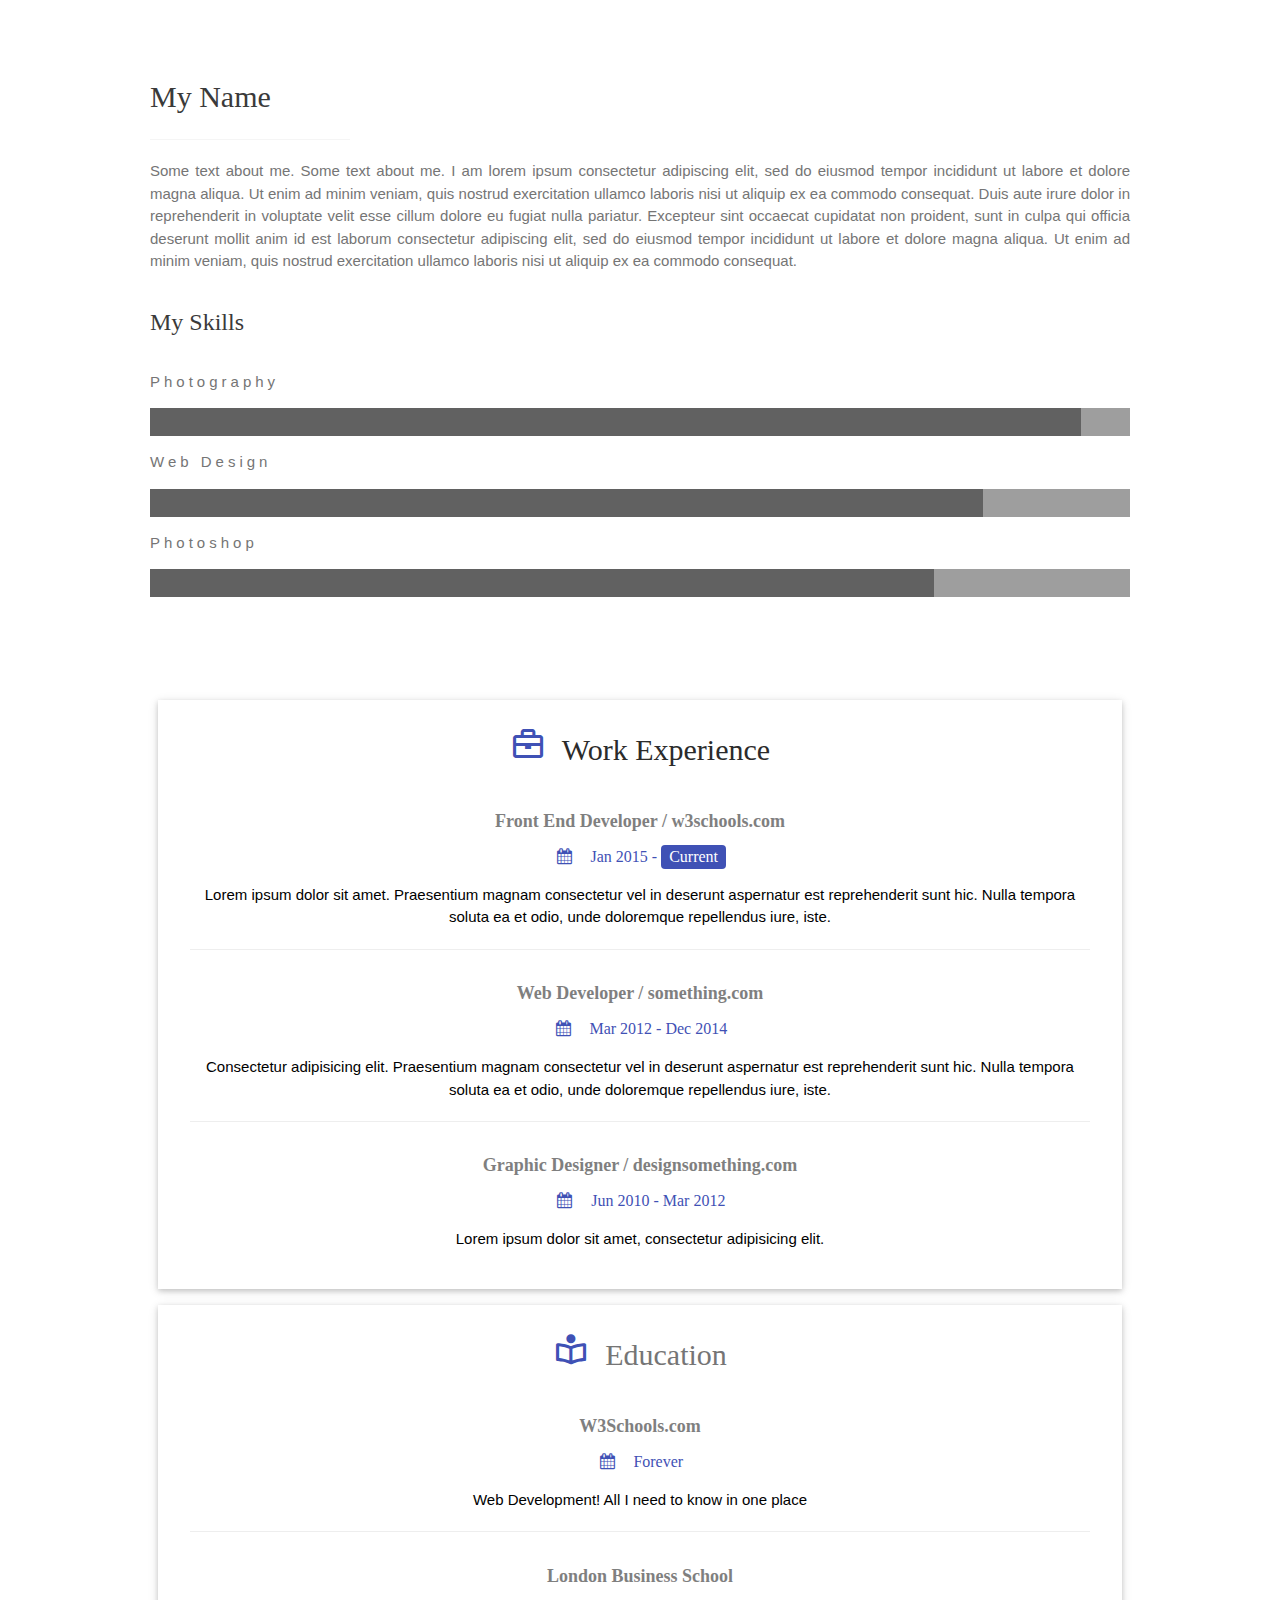
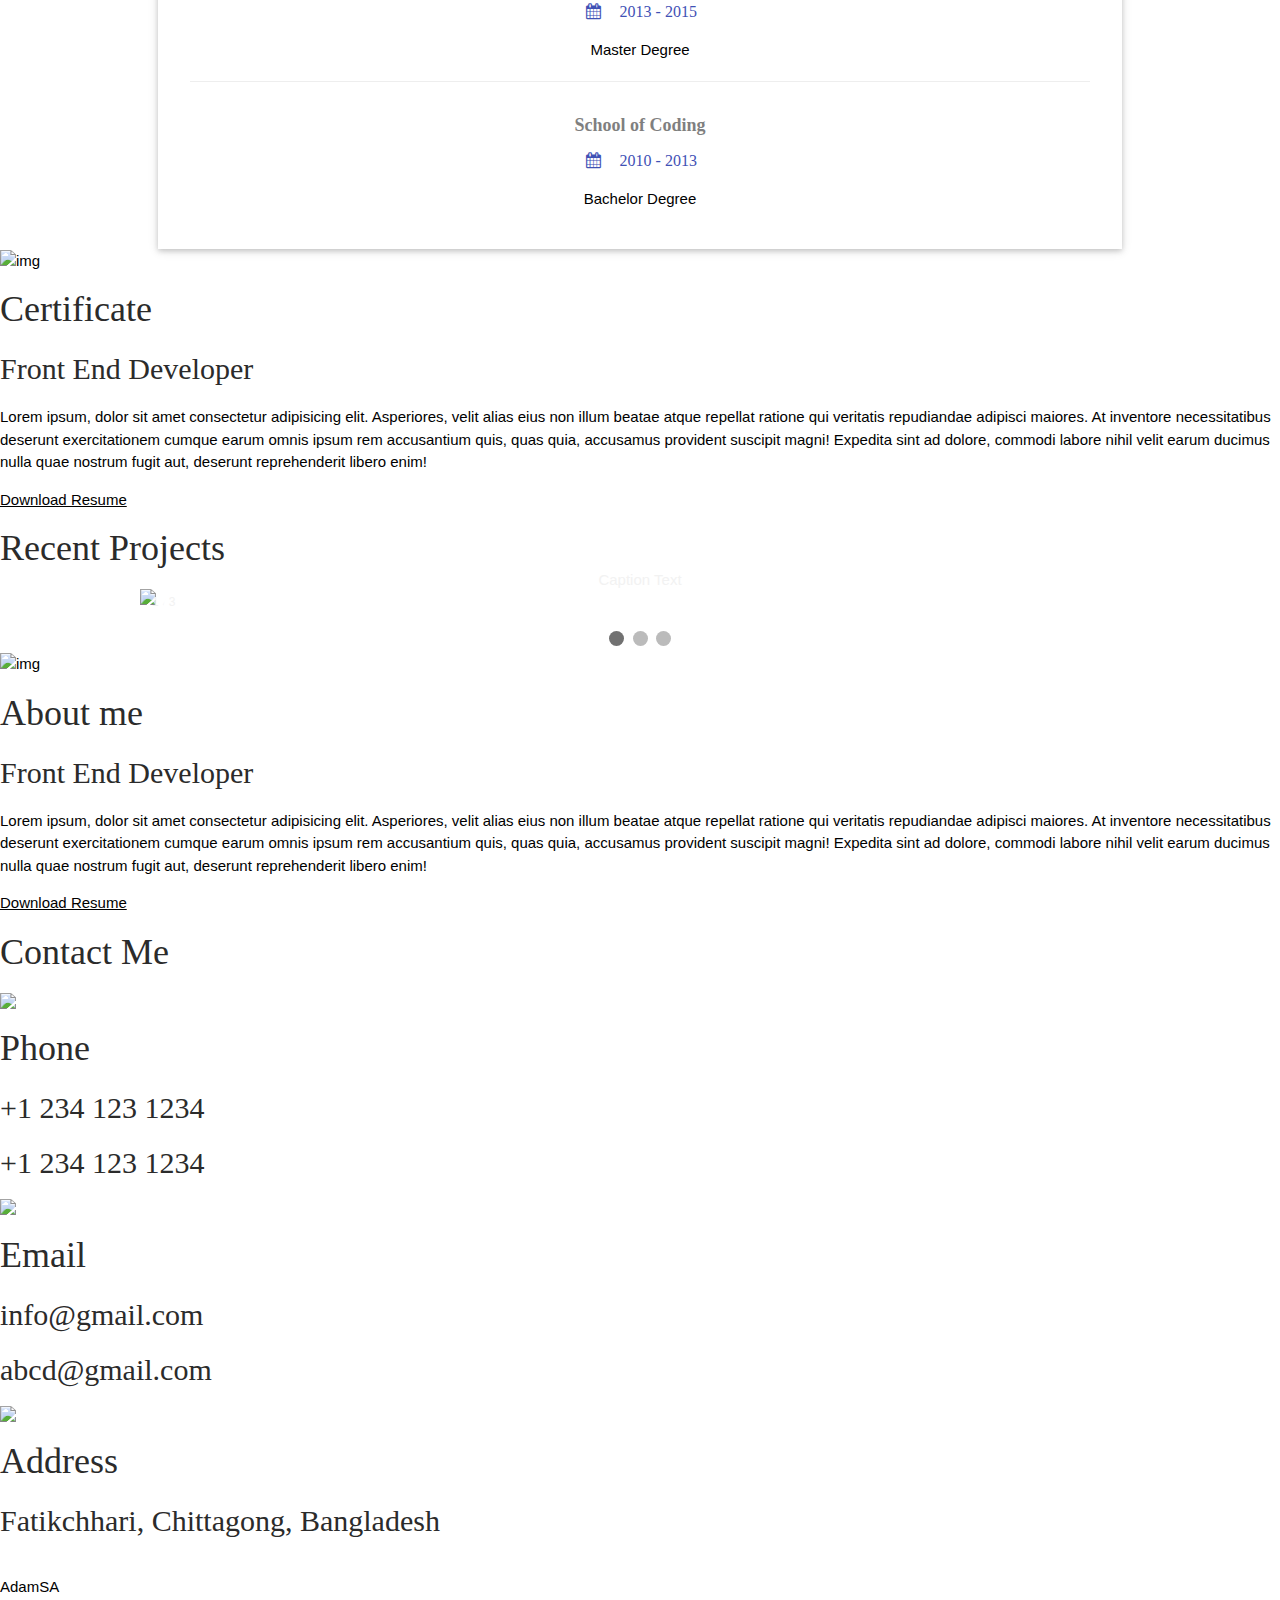
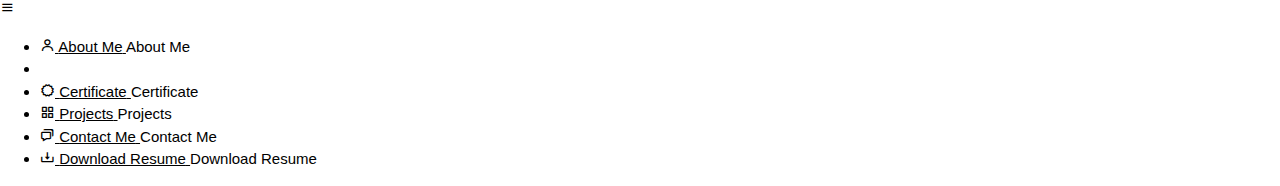
==== index.html @ f2a93b8a "Update index.html" ====
<!DOCTYPE html>
<section id="homepage">
<html>
<title>AdamSA - Resume Site</title>
<meta charset="UTF-8">
<meta name="viewport" content="width=device-width, initial-scale=1">
<link rel="stylesheet" href="https://www.w3schools.com/w3css/4/w3.css">
<link rel="stylesheet" href="https://fonts.googleapis.com/css?family=Montserrat">
<link rel="stylesheet" href="https://cdnjs.cloudflare.com/ajax/libs/font-awesome/4.7.0/css/font-awesome.min.css">
<style>
body, h1,h2,h3,h4,h5,h6 {font-family: "Montserrat", sans-serif}
.w3-row-padding img {margin-bottom: 12px}
/* Set the width of the sidebar to 120px */
.w3-sidebar {width: 120px;background: #222;}
/* Add a left margin to the "page content" that matches the width of the sidebar (120px) */
#main {margin-left: 120px}
/* Remove margins from "page content" on small screens */
@media only screen and (max-width: 600px) {#main {margin-left: 0}}
</style>
<body class="w3-white">
<!-- Page Content -->


  <!-- About Section -->
  <center>
  <div class="w3-content w3-justify w3-text-grey w3-padding-64" id="about">
    <h2 class="w3-text-dark-grey">My Name</h2>
    <hr style="width:200px" class="w3-opacity">
    <p>Some text about me. Some text about me. I am lorem ipsum consectetur adipiscing elit, sed do eiusmod tempor incididunt ut labore et dolore magna aliqua. Ut enim ad minim veniam, quis nostrud exercitation ullamco laboris nisi ut aliquip
      ex ea commodo consequat. Duis aute irure dolor in reprehenderit in voluptate velit esse cillum dolore eu fugiat nulla pariatur. Excepteur sint occaecat cupidatat non proident, sunt in culpa qui officia deserunt mollit anim id est laborum consectetur
      adipiscing elit, sed do eiusmod tempor incididunt ut labore et dolore magna aliqua. Ut enim ad minim veniam, quis nostrud exercitation ullamco laboris nisi ut aliquip ex ea commodo consequat.
    </p>
    <h3 class="w3-padding-16 w3-text-dark-grey">My Skills</h3>
    <p class="w3-wide">Photography</p>
    <div class="w3-grey">
      <div class="w3-dark-grey" style="height:28px;width:95%"></div>
    </div>
    <p class="w3-wide">Web Design</p>
    <div class="w3-grey">
      <div class="w3-dark-grey" style="height:28px;width:85%"></div>
    </div>
    <p class="w3-wide">Photoshop</p>
    <div class="w3-grey">
      <div class="w3-dark-grey" style="height:28px;width:80%"></div>
    </div><br>
</div>

</body>
</html>
  </center>
<!--------------AdamSA------------>
<!--------------ThanksToW3School------------>
<!DOCTYPE html>
<html>
<title>W3.CSS Template</title>
<meta charset="UTF-8">
<meta name="viewport" content="width=device-width, initial-scale=1">
<link rel="stylesheet" href="https://www.w3schools.com/w3css/4/w3.css">
<link rel='stylesheet' href='https://fonts.googleapis.com/css?family=Roboto'>
<link rel="stylesheet" href="https://cdnjs.cloudflare.com/ajax/libs/font-awesome/4.7.0/css/font-awesome.min.css">
<link href='https://unpkg.com/boxicons@2.0.7/css/boxicons.min.css' rel='stylesheet'>
<style>
html,body,h1,h2,h3,h4,h5,h6 {font-family: Verdana; color : #2B2B2B;}
</style>
<body class="w3-light-grey">

<!-- Page Container -->
<div class="w3-content w3-margin-top w3-center">

  <!-- The Grid -->
  <div class="w3-row-padding"> 

    <!-- Right Column -->
    <div class="w3-center">
    
      <div class="w3-container w3-card w3-white w3-margin-bottom">
        <h2 class="w3-padding-16"><i class="bx bx-briefcase w3-margin-right w3-xxlarge w3-text-indigo"></i>Work Experience</h2>
        <div class="w3-container">
          <h5 class="w3-opacity"><b>Front End Developer / w3schools.com</b></h5>
          <h6 class="w3-text-indigo"><i class="fa fa-calendar fa-fw w3-margin-right"></i>Jan 2015 - <span class="w3-tag w3-indigo w3-round">Current</span></h6>
          <p>Lorem ipsum dolor sit amet. Praesentium magnam consectetur vel in deserunt aspernatur est reprehenderit sunt hic. Nulla tempora soluta ea et odio, unde doloremque repellendus iure, iste.</p>
          <hr>
        </div>
        <div class="w3-container">
          <h5 class="w3-opacity"><b>Web Developer / something.com</b></h5>
          <h6 class="w3-text-indigo"><i class="fa fa-calendar fa-fw w3-margin-right"></i>Mar 2012 - Dec 2014</h6>
          <p>Consectetur adipisicing elit. Praesentium magnam consectetur vel in deserunt aspernatur est reprehenderit sunt hic. Nulla tempora soluta ea et odio, unde doloremque repellendus iure, iste.</p>
          <hr>
        </div>
        <div class="w3-container">
          <h5 class="w3-opacity"><b>Graphic Designer / designsomething.com</b></h5>
          <h6 class="w3-text-indigo"><i class="fa fa-calendar fa-fw w3-margin-right"></i>Jun 2010 - Mar 2012</h6>
          <p>Lorem ipsum dolor sit amet, consectetur adipisicing elit. </p><br>
        </div>
      </div>

      <div class="w3-container w3-card w3-white">
        <h2 class="w3-text-grey w3-padding-16"><i class="bx bx-book-reader w3-margin-right w3-xxlarge w3-text-indigo"></i>Education</h2>
        <div class="w3-container">
          <h5 class="w3-opacity"><b>W3Schools.com</b></h5>
          <h6 class="w3-text-indigo"><i class="fa fa-calendar fa-fw w3-margin-right"></i>Forever</h6>
          <p>Web Development! All I need to know in one place</p>
          <hr>
        </div>
        <div class="w3-container">
          <h5 class="w3-opacity"><b>London Business School</b></h5>
          <h6 class="w3-text-indigo"><i class="fa fa-calendar fa-fw w3-margin-right"></i>2013 - 2015</h6>
          <p>Master Degree</p>
          <hr>
        </div>
        <div class="w3-container">
          <h5 class="w3-opacity"><b>School of Coding</b></h5>
          <h6 class="w3-text-indigo"><i class="fa fa-calendar fa-fw w3-margin-right"></i>2010 - 2013</h6>
          <p>Bachelor Degree</p><br>
        </div>
      </div>

    <!-- End Right Column -->
    </div>
    
  <!-- End Grid -->
  </div>
  
  <!-- End Page Container -->
</div>
</body>
</html>


<!---------------------ThNKSS--------------->
<html lang="en">
<head>
  <meta charset="UTF-8">
  <meta name="viewport" content="width=device-width, initial-scale=1.0">
  <link rel="stylesheet" href="adamganteng.css">
</head>

<!-- Sertificate Section -->
  <section id="certificate">
    <div class="about container">
      <div class="col-left">
        <div class="about-img">
          <img src="/img/img-2.png" alt="img">
        </div>
      </div>
      <div class="col-right">
        <h1 class="section-title">Certi<span>ficate</span></h1>
        <h2>Front End Developer</h2>
        <p>Lorem ipsum, dolor sit amet consectetur adipisicing elit. Asperiores, velit alias eius non illum beatae atque
          repellat ratione qui veritatis repudiandae adipisci maiores. At inventore necessitatibus deserunt
          exercitationem cumque earum omnis ipsum rem accusantium quis, quas quia, accusamus provident suscipit magni!
          Expedita sint ad dolore, commodi labore nihil velit earum ducimus nulla quae nostrum fugit aut, deserunt
          reprehenderit libero enim!</p>
        <a href="#" class="cta">Download Resume</a>
      </div>
    </div>
  </section>
  <!-- End About Section -->

<!-- Projects Section -->
  <section id="projects">
    <div class="projects container">
      <div class="projects-header">
        <h1 class="section-title">Recent <span>Projects</span></h1>
      </div>
     <!DOCTYPE html>
<html>
<head>
<meta name="viewport" content="width=device-width, initial-scale=1">
<style>
* {box-sizing: border-box}
body {font-family: Verdana, sans-serif; margin:0}
.mySlides {display: none}
img {vertical-align: middle;}

/* Slideshow container */
.slideshow-container {
  max-width: 1000px;
  position: relative;
  margin: auto;
}

/* Next & previous buttons */
.prev, .next {
  cursor: pointer;
  position: absolute;
  top: 50%;
  width: auto;
  padding: 16px;
  margin-top: -22px;
  color: white;
  font-weight: bold;
  font-size: 18px;
  transition: 0.6s ease;
  border-radius: 0 3px 3px 0;
  user-select: none;
}

/* Position the "next button" to the right */
.next {
  right: 0;
  border-radius: 3px 0 0 3px;
}

/* On hover, add a black background color with a little bit see-through */
.prev:hover, .next:hover {
  background-color: rgba(0,0,0,0.8);
}

/* Caption text */
.text {
  color: #f2f2f2;
  font-size: 15px;
  padding: 8px 12px;
  position: absolute;
  bottom: 8px;
  width: 100%;
  text-align: center;
}

/* Number text (1/3 etc) */
.numbertext {
  color: #f2f2f2;
  font-size: 12px;
  padding: 8px 12px;
  position: absolute;
  top: 0;
}

/* The dots/bullets/indicators */
.dot {
  cursor: pointer;
  height: 15px;
  width: 15px;
  margin: 0 2px;
  background-color: #bbb;
  border-radius: 50%;
  display: inline-block;
  transition: background-color 0.6s ease;
}

.active, .dot:hover {
  background-color: #717171;
}

/* Fading animation */
.fade {
  -webkit-animation-name: fade;
  -webkit-animation-duration: 1.5s;
  animation-name: fade;
  animation-duration: 1.5s;
}

@-webkit-keyframes fade {
  from {opacity: .4} 
  to {opacity: 1}
}

@keyframes fade {
  from {opacity: .4} 
  to {opacity: 1}
}

/* On smaller screens, decrease text size */
@media only screen and (max-width: 300px) {
  .prev, .next,.text {font-size: 11px}
}
</style>
</head>
<body>

<div class="slideshow-container">

<div class="mySlides fade">
  <div class="numbertext">1 / 3</div>
  <img src="https://cdn.pixabay.com/photo/2018/01/14/23/12/nature-3082832__480.jpg" style="width:100%">
  <div class="text">Caption Text</div>
</div>

<div class="mySlides fade">
  <div class="numbertext">2 / 3</div>
  <img src="https://img.freepik.com/free-photo/aesthetic-dark-wallpaper-background-neon-light_53876-128291.jpg" style="width:100%">
  <div class="text">Caption Two</div>
</div>

<div class="mySlides fade">
  <div class="numbertext">3 / 3</div>
  <img src="https://c4.wallpaperflare.com/wallpaper/108/140/869/digital-digital-art-artwork-fantasy-art-drawing-hd-wallpaper-preview.jpg" style="width:100%">
  <div class="text">Caption Three</div>
</div>

<a class="prev" onclick="plusSlides(-1)">&#10094;</a>
<a class="next" onclick="plusSlides(1)">&#10095;</a>

</div>
<br>

<div style="text-align:center">
  <span class="dot" onclick="currentSlide(1)"></span> 
  <span class="dot" onclick="currentSlide(2)"></span> 
  <span class="dot" onclick="currentSlide(3)"></span> 
</div>

<script>
var slideIndex = 1;
showSlides(slideIndex);

function plusSlides(n) {
  showSlides(slideIndex += n);
}

function currentSlide(n) {
  showSlides(slideIndex = n);
}

function showSlides(n) {
  var i;
  var slides = document.getElementsByClassName("mySlides");
  var dots = document.getElementsByClassName("dot");
  if (n > slides.length) {slideIndex = 1}    
  if (n < 1) {slideIndex = slides.length}
  for (i = 0; i < slides.length; i++) {
      slides[i].style.display = "none";  
  }
  for (i = 0; i < dots.length; i++) {
      dots[i].className = dots[i].className.replace(" active", "");
  }
  slides[slideIndex-1].style.display = "block";  
  dots[slideIndex-1].className += " active";
}
</script>

</body>
</html> 

  <!-- About Section -->
  <section id="about">
    <div class="about container">
      <div class="col-left">
        <div class="about-img">
          <img src="./img/img-2.png" alt="img">
        </div>
      </div>
      <div class="col-right">
        <h1 class="section-title">About <span>me</span></h1>
        <h2>Front End Developer</h2>
        <p>Lorem ipsum, dolor sit amet consectetur adipisicing elit. Asperiores, velit alias eius non illum beatae atque
          repellat ratione qui veritatis repudiandae adipisci maiores. At inventore necessitatibus deserunt
          exercitationem cumque earum omnis ipsum rem accusantium quis, quas quia, accusamus provident suscipit magni!
          Expedita sint ad dolore, commodi labore nihil velit earum ducimus nulla quae nostrum fugit aut, deserunt
          reprehenderit libero enim!</p>
        <a href="#" class="cta">Download Resume</a>
      </div>
    </div>
  </section>
  <!-- End About Section -->

  <!-- Contact Section -->
  <section id="contact">
    <div class="contact container">
      <div>
        <h1 class="section-title">Contact <span>Me</span></h1>
      </div>
      <div class="contact-items">
        <div class="contact-item">
          <div class="icon"><img src="https://img.icons8.com/bubbles/100/000000/phone.png" /></div>
          <div class="contact-info">
            <h1>Phone</h1>
            <h2>+1 234 123 1234</h2>
            <h2>+1 234 123 1234</h2>
          </div>
        </div>
        <div class="contact-item">
          <div class="icon"><img src="https://img.icons8.com/bubbles/100/000000/new-post.png" /></div>
          <div class="contact-info">
            <h1>Email</h1>
            <h2>info@gmail.com</h2>
            <h2>abcd@gmail.com</h2>
          </div>
        </div>
        <div class="contact-item">
          <div class="icon"><img src="https://img.icons8.com/bubbles/100/000000/map-marker.png" /></div>
          <div class="contact-info">
            <h1>Address</h1>
            <h2>Fatikchhari, Chittagong, Bangladesh</h2>
          </div>
        </div>
      </div>
    </div>
  </section>

<!-- Footer -->
  <!-- End Contact Section -->
  <script src="./app.js"></script>
</body>

</html>

<!-- Sidebar Nav-->
<!-- Created by CodingLab |www.youtube.com/c/CodingLabYT-->
<html lang="en" dir="ltr">
  <head>
    <meta charset="UTF-8">
    <meta name="viewport" content="width=device-width, initial-scale=1.0">
    <link rel="stylesheet" href="style.css">
    <!-- Boxicons CDN Link -->
    <link href='https://unpkg.com/boxicons@2.0.7/css/boxicons.min.css' rel='stylesheet'>
     <meta name="viewport" content="width=device-width, initial-scale=1.0">
   </head>
<body>
  <div class="sidebar">
    <div class="logo-details">
      <i class='bx bxl-user-rectangle'></i>
        <div class="logo_name">AdamSA</div>
        <i class='bx bx-menu' id="btn" ></i>
    </div>
    <ul class="nav-list">

      <li>
       	<a href="#homepage">
         <i class='bx bx-user' ></i>
         <span class="links_name">About Me</span>
       </a>
       <span class="tooltip">About Me</span>
     </li>
     <li>

       <li>
        <a href="#certificate">
          <i class='bx bx-certification'></i>
          <span class="links_name">Certificate</span>
        </a>
         <span class="tooltip">Certificate</span>
      </li>

     <li>
       <a href="#projects">
         <i class='bx bx-grid-alt' ></i>
         <span class="links_name">Projects</span>
       </a>
       <span class="tooltip">Projects</span>
     </li>
     <li>

       <a href="#contact">
         <i class='bx bx-chat' ></i>
         <span class="links_name">Contact Me</span>
       </a>
       <span class="tooltip">Contact Me</span>
     </li>
     <li>

       <a href="#Download">
         <i class='bx bx-download' ></i>
         <span class="links_name">Download Resume</span>
       </a>
       <span class="tooltip">Download Resume</span>
     </li>
    </ul>
  </div>


  <script src="script.js"></script>

</body>
</html>
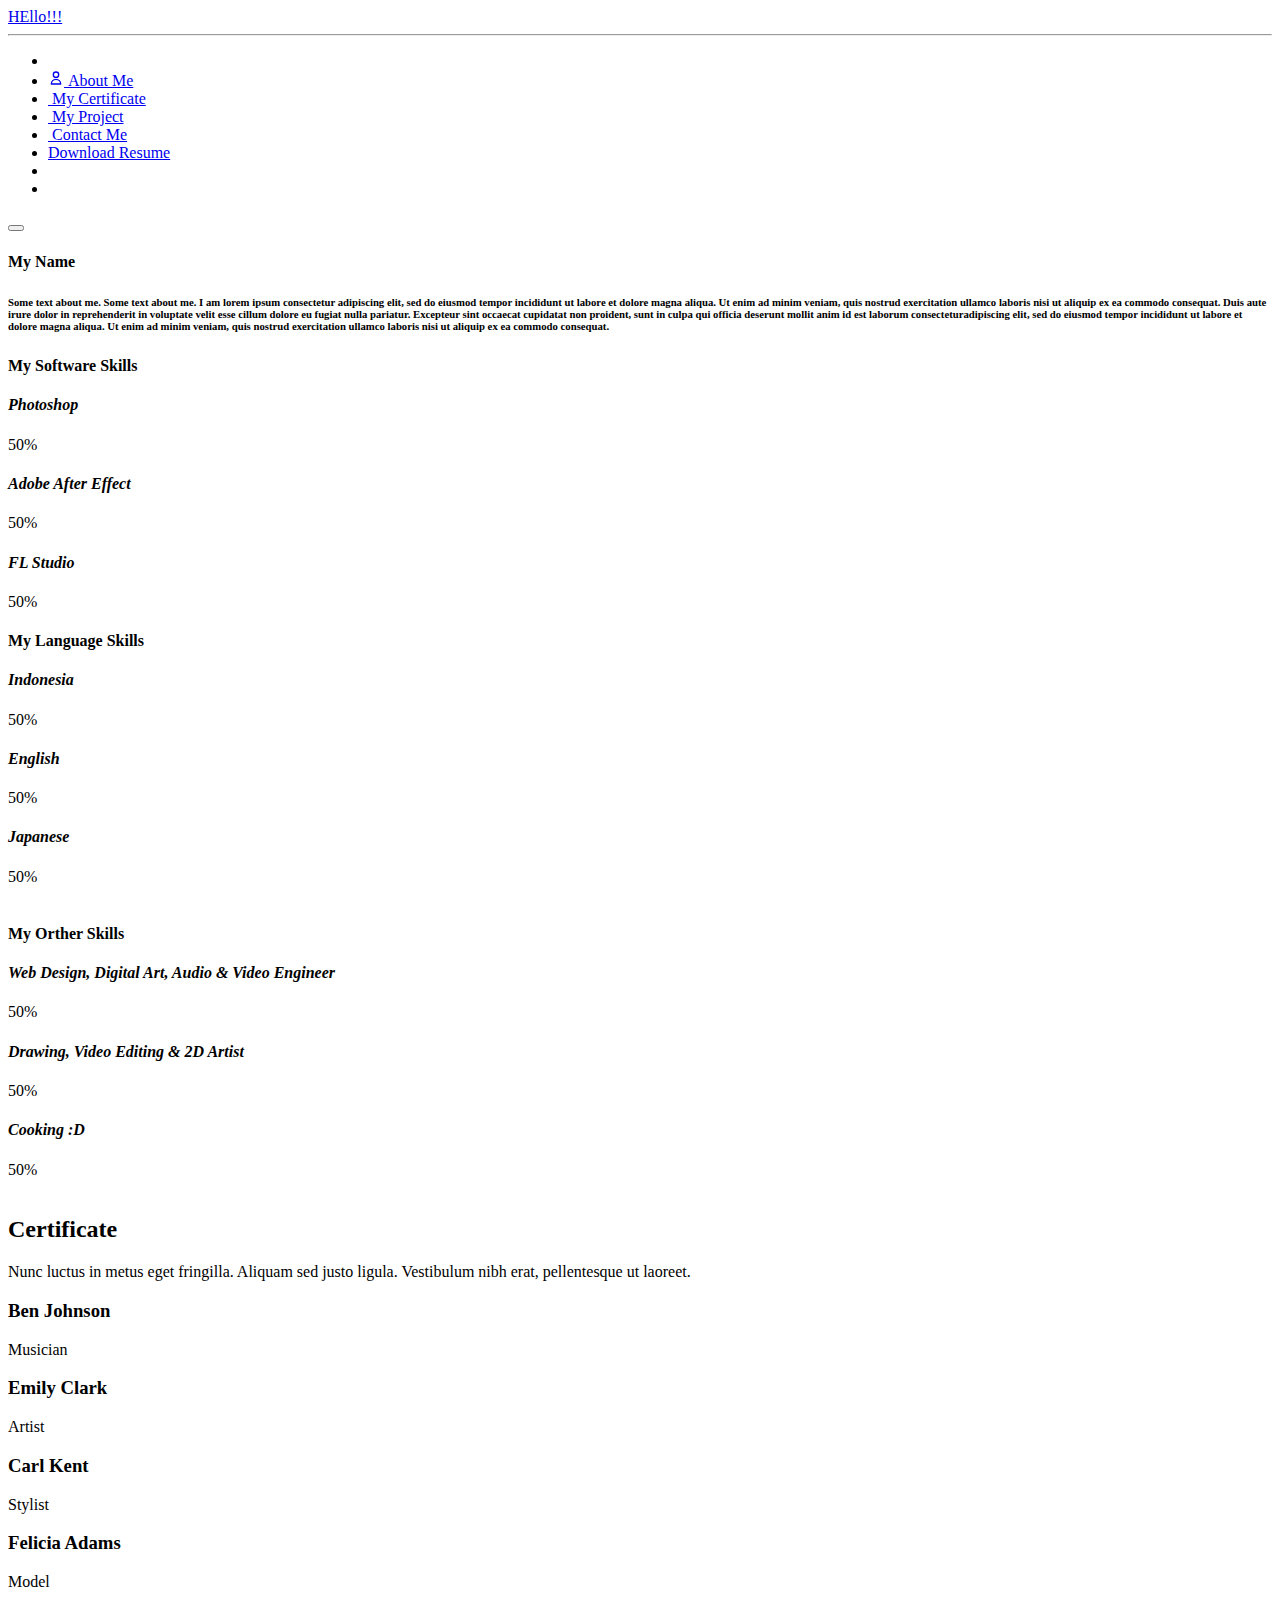
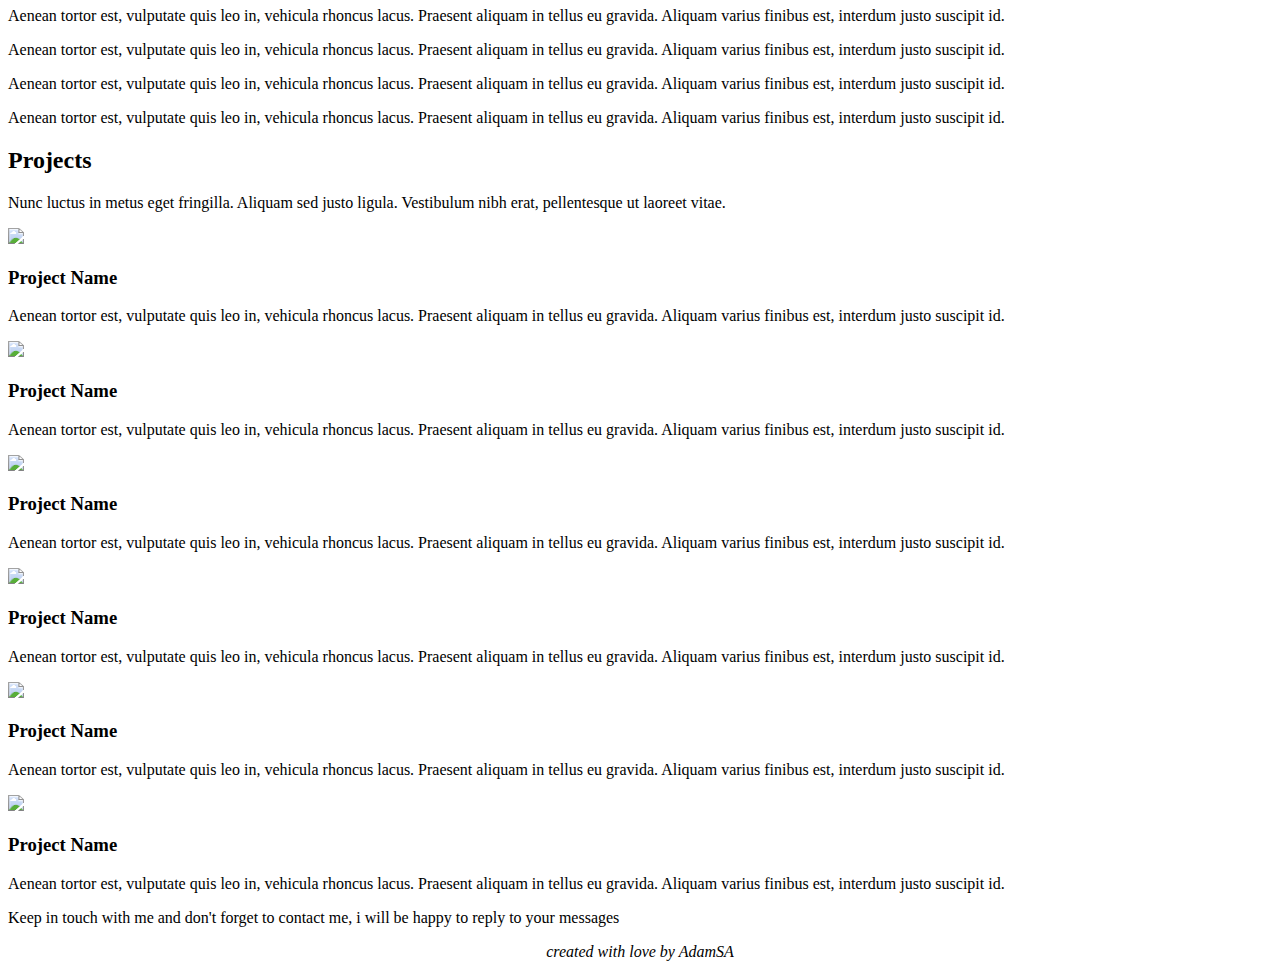
==== commit de978de6: "Update index.html" ====
--- a/index.html
+++ b/index.html
@@ -1,468 +1,266 @@
-<!DOCTYPE html>
-<section id="homepage">
-<html>
-<title>AdamSA - Resume Site</title>
-<meta charset="UTF-8">
-<meta name="viewport" content="width=device-width, initial-scale=1">
-<link rel="stylesheet" href="https://www.w3schools.com/w3css/4/w3.css">
-<link rel="stylesheet" href="https://fonts.googleapis.com/css?family=Montserrat">
-<link rel="stylesheet" href="https://cdnjs.cloudflare.com/ajax/libs/font-awesome/4.7.0/css/font-awesome.min.css">
-<style>
-body, h1,h2,h3,h4,h5,h6 {font-family: "Montserrat", sans-serif}
-.w3-row-padding img {margin-bottom: 12px}
-/* Set the width of the sidebar to 120px */
-.w3-sidebar {width: 120px;background: #222;}
-/* Add a left margin to the "page content" that matches the width of the sidebar (120px) */
-#main {margin-left: 120px}
-/* Remove margins from "page content" on small screens */
-@media only screen and (max-width: 600px) {#main {margin-left: 0}}
-</style>
-<body class="w3-white">
-<!-- Page Content -->
-
-
-  <!-- About Section -->
-  <center>
-  <div class="w3-content w3-justify w3-text-grey w3-padding-64" id="about">
-    <h2 class="w3-text-dark-grey">My Name</h2>
-    <hr style="width:200px" class="w3-opacity">
-    <p>Some text about me. Some text about me. I am lorem ipsum consectetur adipiscing elit, sed do eiusmod tempor incididunt ut labore et dolore magna aliqua. Ut enim ad minim veniam, quis nostrud exercitation ullamco laboris nisi ut aliquip
-      ex ea commodo consequat. Duis aute irure dolor in reprehenderit in voluptate velit esse cillum dolore eu fugiat nulla pariatur. Excepteur sint occaecat cupidatat non proident, sunt in culpa qui officia deserunt mollit anim id est laborum consectetur
-      adipiscing elit, sed do eiusmod tempor incididunt ut labore et dolore magna aliqua. Ut enim ad minim veniam, quis nostrud exercitation ullamco laboris nisi ut aliquip ex ea commodo consequat.
-    </p>
-    <h3 class="w3-padding-16 w3-text-dark-grey">My Skills</h3>
-    <p class="w3-wide">Photography</p>
-    <div class="w3-grey">
-      <div class="w3-dark-grey" style="height:28px;width:95%"></div>
-    </div>
-    <p class="w3-wide">Web Design</p>
-    <div class="w3-grey">
-      <div class="w3-dark-grey" style="height:28px;width:85%"></div>
-    </div>
-    <p class="w3-wide">Photoshop</p>
-    <div class="w3-grey">
-      <div class="w3-dark-grey" style="height:28px;width:80%"></div>
-    </div><br>
-</div>
-
-</body>
-</html>
-  </center>
-<!--------------AdamSA------------>
-<!--------------ThanksToW3School------------>
-<!DOCTYPE html>
-<html>
-<title>W3.CSS Template</title>
-<meta charset="UTF-8">
-<meta name="viewport" content="width=device-width, initial-scale=1">
-<link rel="stylesheet" href="https://www.w3schools.com/w3css/4/w3.css">
-<link rel='stylesheet' href='https://fonts.googleapis.com/css?family=Roboto'>
-<link rel="stylesheet" href="https://cdnjs.cloudflare.com/ajax/libs/font-awesome/4.7.0/css/font-awesome.min.css">
-<link href='https://unpkg.com/boxicons@2.0.7/css/boxicons.min.css' rel='stylesheet'>
-<style>
-html,body,h1,h2,h3,h4,h5,h6 {font-family: Verdana; color : #2B2B2B;}
-</style>
-<body class="w3-light-grey">
-
-<!-- Page Container -->
-<div class="w3-content w3-margin-top w3-center">
-
-  <!-- The Grid -->
-  <div class="w3-row-padding"> 
-
-    <!-- Right Column -->
-    <div class="w3-center">
-    
-      <div class="w3-container w3-card w3-white w3-margin-bottom">
-        <h2 class="w3-padding-16"><i class="bx bx-briefcase w3-margin-right w3-xxlarge w3-text-indigo"></i>Work Experience</h2>
-        <div class="w3-container">
-          <h5 class="w3-opacity"><b>Front End Developer / w3schools.com</b></h5>
-          <h6 class="w3-text-indigo"><i class="fa fa-calendar fa-fw w3-margin-right"></i>Jan 2015 - <span class="w3-tag w3-indigo w3-round">Current</span></h6>
-          <p>Lorem ipsum dolor sit amet. Praesentium magnam consectetur vel in deserunt aspernatur est reprehenderit sunt hic. Nulla tempora soluta ea et odio, unde doloremque repellendus iure, iste.</p>
-          <hr>
-        </div>
-        <div class="w3-container">
-          <h5 class="w3-opacity"><b>Web Developer / something.com</b></h5>
-          <h6 class="w3-text-indigo"><i class="fa fa-calendar fa-fw w3-margin-right"></i>Mar 2012 - Dec 2014</h6>
-          <p>Consectetur adipisicing elit. Praesentium magnam consectetur vel in deserunt aspernatur est reprehenderit sunt hic. Nulla tempora soluta ea et odio, unde doloremque repellendus iure, iste.</p>
-          <hr>
-        </div>
-        <div class="w3-container">
-          <h5 class="w3-opacity"><b>Graphic Designer / designsomething.com</b></h5>
-          <h6 class="w3-text-indigo"><i class="fa fa-calendar fa-fw w3-margin-right"></i>Jun 2010 - Mar 2012</h6>
-          <p>Lorem ipsum dolor sit amet, consectetur adipisicing elit. </p><br>
-        </div>
-      </div>
-
-      <div class="w3-container w3-card w3-white">
-        <h2 class="w3-text-grey w3-padding-16"><i class="bx bx-book-reader w3-margin-right w3-xxlarge w3-text-indigo"></i>Education</h2>
-        <div class="w3-container">
-          <h5 class="w3-opacity"><b>W3Schools.com</b></h5>
-          <h6 class="w3-text-indigo"><i class="fa fa-calendar fa-fw w3-margin-right"></i>Forever</h6>
-          <p>Web Development! All I need to know in one place</p>
-          <hr>
-        </div>
-        <div class="w3-container">
-          <h5 class="w3-opacity"><b>London Business School</b></h5>
-          <h6 class="w3-text-indigo"><i class="fa fa-calendar fa-fw w3-margin-right"></i>2013 - 2015</h6>
-          <p>Master Degree</p>
-          <hr>
-        </div>
-        <div class="w3-container">
-          <h5 class="w3-opacity"><b>School of Coding</b></h5>
-          <h6 class="w3-text-indigo"><i class="fa fa-calendar fa-fw w3-margin-right"></i>2010 - 2013</h6>
-          <p>Bachelor Degree</p><br>
-        </div>
-      </div>
-
-    <!-- End Right Column -->
-    </div>
-    
-  <!-- End Grid -->
-  </div>
-  
-  <!-- End Page Container -->
-</div>
-</body>
-</html>
-
-
-<!---------------------ThNKSS--------------->
-<html lang="en">
-<head>
-  <meta charset="UTF-8">
-  <meta name="viewport" content="width=device-width, initial-scale=1.0">
-  <link rel="stylesheet" href="adamganteng.css">
-</head>
-
-<!-- Sertificate Section -->
-  <section id="certificate">
-    <div class="about container">
-      <div class="col-left">
-        <div class="about-img">
-          <img src="/img/img-2.png" alt="img">
-        </div>
-      </div>
-      <div class="col-right">
-        <h1 class="section-title">Certi<span>ficate</span></h1>
-        <h2>Front End Developer</h2>
-        <p>Lorem ipsum, dolor sit amet consectetur adipisicing elit. Asperiores, velit alias eius non illum beatae atque
-          repellat ratione qui veritatis repudiandae adipisci maiores. At inventore necessitatibus deserunt
-          exercitationem cumque earum omnis ipsum rem accusantium quis, quas quia, accusamus provident suscipit magni!
-          Expedita sint ad dolore, commodi labore nihil velit earum ducimus nulla quae nostrum fugit aut, deserunt
-          reprehenderit libero enim!</p>
-        <a href="#" class="cta">Download Resume</a>
-      </div>
-    </div>
-  </section>
-  <!-- End About Section -->
-
-<!-- Projects Section -->
-  <section id="projects">
-    <div class="projects container">
-      <div class="projects-header">
-        <h1 class="section-title">Recent <span>Projects</span></h1>
-      </div>
-     <!DOCTYPE html>
-<html>
-<head>
-<meta name="viewport" content="width=device-width, initial-scale=1">
-<style>
-* {box-sizing: border-box}
-body {font-family: Verdana, sans-serif; margin:0}
-.mySlides {display: none}
-img {vertical-align: middle;}
-
-/* Slideshow container */
-.slideshow-container {
-  max-width: 1000px;
-  position: relative;
-  margin: auto;
-}
-
-/* Next & previous buttons */
-.prev, .next {
-  cursor: pointer;
-  position: absolute;
-  top: 50%;
-  width: auto;
-  padding: 16px;
-  margin-top: -22px;
-  color: white;
-  font-weight: bold;
-  font-size: 18px;
-  transition: 0.6s ease;
-  border-radius: 0 3px 3px 0;
-  user-select: none;
-}
-
-/* Position the "next button" to the right */
-.next {
-  right: 0;
-  border-radius: 3px 0 0 3px;
-}
-
-/* On hover, add a black background color with a little bit see-through */
-.prev:hover, .next:hover {
-  background-color: rgba(0,0,0,0.8);
-}
-
-/* Caption text */
-.text {
-  color: #f2f2f2;
-  font-size: 15px;
-  padding: 8px 12px;
-  position: absolute;
-  bottom: 8px;
-  width: 100%;
-  text-align: center;
-}
-
-/* Number text (1/3 etc) */
-.numbertext {
-  color: #f2f2f2;
-  font-size: 12px;
-  padding: 8px 12px;
-  position: absolute;
-  top: 0;
-}
-
-/* The dots/bullets/indicators */
-.dot {
-  cursor: pointer;
-  height: 15px;
-  width: 15px;
-  margin: 0 2px;
-  background-color: #bbb;
-  border-radius: 50%;
-  display: inline-block;
-  transition: background-color 0.6s ease;
-}
-
-.active, .dot:hover {
-  background-color: #717171;
-}
-
-/* Fading animation */
-.fade {
-  -webkit-animation-name: fade;
-  -webkit-animation-duration: 1.5s;
-  animation-name: fade;
-  animation-duration: 1.5s;
-}
-
-@-webkit-keyframes fade {
-  from {opacity: .4} 
-  to {opacity: 1}
-}
-
-@keyframes fade {
-  from {opacity: .4} 
-  to {opacity: 1}
-}
-
-/* On smaller screens, decrease text size */
-@media only screen and (max-width: 300px) {
-  .prev, .next,.text {font-size: 11px}
-}
-</style>
-</head>
-<body>
-
-<div class="slideshow-container">
-
-<div class="mySlides fade">
-  <div class="numbertext">1 / 3</div>
-  <img src="https://cdn.pixabay.com/photo/2018/01/14/23/12/nature-3082832__480.jpg" style="width:100%">
-  <div class="text">Caption Text</div>
-</div>
-
-<div class="mySlides fade">
-  <div class="numbertext">2 / 3</div>
-  <img src="https://img.freepik.com/free-photo/aesthetic-dark-wallpaper-background-neon-light_53876-128291.jpg" style="width:100%">
-  <div class="text">Caption Two</div>
-</div>
-
-<div class="mySlides fade">
-  <div class="numbertext">3 / 3</div>
-  <img src="https://c4.wallpaperflare.com/wallpaper/108/140/869/digital-digital-art-artwork-fantasy-art-drawing-hd-wallpaper-preview.jpg" style="width:100%">
-  <div class="text">Caption Three</div>
-</div>
-
-<a class="prev" onclick="plusSlides(-1)">&#10094;</a>
-<a class="next" onclick="plusSlides(1)">&#10095;</a>
-
-</div>
-<br>
-
-<div style="text-align:center">
-  <span class="dot" onclick="currentSlide(1)"></span> 
-  <span class="dot" onclick="currentSlide(2)"></span> 
-  <span class="dot" onclick="currentSlide(3)"></span> 
-</div>
-
-<script>
-var slideIndex = 1;
-showSlides(slideIndex);
-
-function plusSlides(n) {
-  showSlides(slideIndex += n);
-}
-
-function currentSlide(n) {
-  showSlides(slideIndex = n);
-}
-
-function showSlides(n) {
-  var i;
-  var slides = document.getElementsByClassName("mySlides");
-  var dots = document.getElementsByClassName("dot");
-  if (n > slides.length) {slideIndex = 1}    
-  if (n < 1) {slideIndex = slides.length}
-  for (i = 0; i < slides.length; i++) {
-      slides[i].style.display = "none";  
-  }
-  for (i = 0; i < dots.length; i++) {
-      dots[i].className = dots[i].className.replace(" active", "");
-  }
-  slides[slideIndex-1].style.display = "block";  
-  dots[slideIndex-1].className += " active";
-}
-</script>
-
-</body>
-</html> 
-
-  <!-- About Section -->
-  <section id="about">
-    <div class="about container">
-      <div class="col-left">
-        <div class="about-img">
-          <img src="./img/img-2.png" alt="img">
-        </div>
-      </div>
-      <div class="col-right">
-        <h1 class="section-title">About <span>me</span></h1>
-        <h2>Front End Developer</h2>
-        <p>Lorem ipsum, dolor sit amet consectetur adipisicing elit. Asperiores, velit alias eius non illum beatae atque
-          repellat ratione qui veritatis repudiandae adipisci maiores. At inventore necessitatibus deserunt
-          exercitationem cumque earum omnis ipsum rem accusantium quis, quas quia, accusamus provident suscipit magni!
-          Expedita sint ad dolore, commodi labore nihil velit earum ducimus nulla quae nostrum fugit aut, deserunt
-          reprehenderit libero enim!</p>
-        <a href="#" class="cta">Download Resume</a>
-      </div>
-    </div>
-  </section>
-  <!-- End About Section -->
-
-  <!-- Contact Section -->
-  <section id="contact">
-    <div class="contact container">
-      <div>
-        <h1 class="section-title">Contact <span>Me</span></h1>
-      </div>
-      <div class="contact-items">
-        <div class="contact-item">
-          <div class="icon"><img src="https://img.icons8.com/bubbles/100/000000/phone.png" /></div>
-          <div class="contact-info">
-            <h1>Phone</h1>
-            <h2>+1 234 123 1234</h2>
-            <h2>+1 234 123 1234</h2>
-          </div>
-        </div>
-        <div class="contact-item">
-          <div class="icon"><img src="https://img.icons8.com/bubbles/100/000000/new-post.png" /></div>
-          <div class="contact-info">
-            <h1>Email</h1>
-            <h2>info@gmail.com</h2>
-            <h2>abcd@gmail.com</h2>
-          </div>
-        </div>
-        <div class="contact-item">
-          <div class="icon"><img src="https://img.icons8.com/bubbles/100/000000/map-marker.png" /></div>
-          <div class="contact-info">
-            <h1>Address</h1>
-            <h2>Fatikchhari, Chittagong, Bangladesh</h2>
-          </div>
-        </div>
-      </div>
-    </div>
-  </section>
-
-<!-- Footer -->
-  <!-- End Contact Section -->
-  <script src="./app.js"></script>
-</body>
-
-</html>
-
-<!-- Sidebar Nav-->
-<!-- Created by CodingLab |www.youtube.com/c/CodingLabYT-->
-<html lang="en" dir="ltr">
-  <head>
-    <meta charset="UTF-8">
-    <meta name="viewport" content="width=device-width, initial-scale=1.0">
-    <link rel="stylesheet" href="style.css">
-    <!-- Boxicons CDN Link -->
-    <link href='https://unpkg.com/boxicons@2.0.7/css/boxicons.min.css' rel='stylesheet'>
-     <meta name="viewport" content="width=device-width, initial-scale=1.0">
-   </head>
-<body>
-  <div class="sidebar">
-    <div class="logo-details">
-      <i class='bx bxl-user-rectangle'></i>
-        <div class="logo_name">AdamSA</div>
-        <i class='bx bx-menu' id="btn" ></i>
-    </div>
-    <ul class="nav-list">
-
-      <li>
-       	<a href="#homepage">
-         <i class='bx bx-user' ></i>
-         <span class="links_name">About Me</span>
-       </a>
-       <span class="tooltip">About Me</span>
-     </li>
-     <li>
-
-       <li>
-        <a href="#certificate">
-          <i class='bx bx-certification'></i>
-          <span class="links_name">Certificate</span>
-        </a>
-         <span class="tooltip">Certificate</span>
-      </li>
-
-     <li>
-       <a href="#projects">
-         <i class='bx bx-grid-alt' ></i>
-         <span class="links_name">Projects</span>
-       </a>
-       <span class="tooltip">Projects</span>
-     </li>
-     <li>
-
-       <a href="#contact">
-         <i class='bx bx-chat' ></i>
-         <span class="links_name">Contact Me</span>
-       </a>
-       <span class="tooltip">Contact Me</span>
-     </li>
-     <li>
-
-       <a href="#Download">
-         <i class='bx bx-download' ></i>
-         <span class="links_name">Download Resume</span>
-       </a>
-       <span class="tooltip">Download Resume</span>
-     </li>
-    </ul>
-  </div>
-
-
-  <script src="script.js"></script>
-
-</body>
-</html>
-
-
+<!DOCTYPE html>
+<html>
+
+<head>
+    <meta charset="utf-8">
+    <meta name="viewport" content="width=device-width, initial-scale=1.0, shrink-to-fit=no">
+    <title>AdamSA - Resume Site</title>
+    <link rel="stylesheet" href="assets/bootstrap/css/bootstrap.min.css">
+    <link rel="stylesheet" href="https://fonts.googleapis.com/css?family=Nunito:200,200i,300,300i,400,400i,600,600i,700,700i,800,800i,900,900i">
+    <link rel="stylesheet" href="https://fonts.googleapis.com/css?family=Source+Sans+Pro:300,400,700">
+    <link rel="stylesheet" href="assets/fonts/fontawesome-all.min.css">
+    <link rel="stylesheet" href="assets/fonts/font-awesome.min.css">
+    <link rel="stylesheet" href="assets/fonts/ionicons.min.css">
+    <link rel="stylesheet" href="assets/fonts/fontawesome5-overrides.min.css">
+    <link rel="stylesheet" href="assets/css/Features-Boxed.css">
+    <link rel="stylesheet" href="assets/css/Footer-Basic.css">
+    <link rel="stylesheet" href="assets/css/Header-Blue.css">
+    <link rel="stylesheet" href="assets/css/Projects-Clean.css">
+    <link rel="stylesheet" href="assets/css/Social-Icons.css">
+    <link rel="stylesheet" href="assets/css/Team-Grid.css">
+</head>
+
+<body id="page-top">
+    <div id="wrapper">
+        <nav class="navbar navbar-dark align-items-start sidebar sidebar-dark accordion bg-gradient-primary p-0">
+            <div class="container-fluid d-flex flex-column p-0"><a class="navbar-brand d-flex justify-content-center align-items-center sidebar-brand m-0" href="#"><span>HEllo!!!</span>
+                    <div class="sidebar-brand-icon rotate-n-15"></div>
+                    <div class="sidebar-brand-text mx-3"></div>
+                </a>
+                <hr class="sidebar-divider my-0">
+                <ul class="navbar-nav text-light" id="accordionSidebar">
+                    <li class="nav-item"></li>
+                    <li class="nav-item"><a class="nav-link active" href="#page-top"><svg xmlns="http://www.w3.org/2000/svg" width="1em" height="1em" viewBox="0 0 24 24" fill="none">
+                                <path d="M16 7C16 9.20914 14.2091 11 12 11C9.79086 11 8 9.20914 8 7C8 4.79086 9.79086 3 12 3C14.2091 3 16 4.79086 16 7Z" stroke="currentColor" stroke-width="2" stroke-linecap="round" stroke-linejoin="round"></path>
+                                <path d="M12 14C8.13401 14 5 17.134 5 21H19C19 17.134 15.866 14 12 14Z" stroke="currentColor" stroke-width="2" stroke-linecap="round" stroke-linejoin="round"></path>
+                            </svg>&nbsp;About Me</a></li>
+                    <li class="nav-item"><a class="nav-link active" href="#mycertificate"><i class="fa fa-certificate"></i>&nbsp;My Certificate</a></li>
+                    <li class="nav-item"><a class="nav-link active" href="#myproject"><i class="fa fa-wrench"></i>&nbsp;My Project</a></li>
+                    <li class="nav-item"><a class="nav-link active" href="#contactme"><i class="fa fa-comments-o"></i>&nbsp;Contact Me</a></li>
+                    <li class="nav-item"><a class="nav-link active" href="#"><i class="fa fa-download"></i>Download Resume</a></li>
+                    <li class="nav-item"></li>
+                    <li class="nav-item"></li>
+                </ul><button class="btn rounded-circle border-0" id="sidebarToggle" type="button"></button>
+                <div class="text-center d-none d-md-inline"></div>
+            </div>
+        </nav>
+        <div class="d-flex flex-column" id="content-wrapper">
+            <div id="content">
+                <div class="container-fluid">
+                    <div class="d-sm-flex justify-content-between align-items-center mb-4"></div>
+                    <div class="col">
+                        <h4>My Name</h4>
+                        <h6 class="text-muted mb-2">Some text about me. Some text about me. I am lorem ipsum consectetur adipiscing elit, sed do eiusmod tempor incididunt ut labore et dolore magna aliqua. Ut enim ad minim veniam, quis nostrud exercitation ullamco laboris nisi ut aliquip ex ea commodo consequat. Duis aute irure dolor in reprehenderit in voluptate velit esse cillum dolore eu fugiat nulla pariatur. Excepteur sint occaecat cupidatat non proident, sunt in culpa qui officia deserunt mollit anim id est laborum consecteturadipiscing elit, sed do eiusmod tempor incididunt ut labore et dolore magna aliqua. Ut enim ad minim veniam, quis nostrud exercitation ullamco laboris nisi ut aliquip ex ea commodo consequat.</h6>
+                    </div>
+                    <header></header>
+                    <div class="row">
+                        <div class="col">
+                            <div class="card"></div>
+                        </div>
+                    </div>
+                </div>
+                <div class="container">
+                    <div class="row">
+                        <div class="col-md-12">
+                            <section class="features-boxed"></section>
+                        </div>
+                    </div>
+                </div>
+                <div class="container">
+                    <div class="row">
+                        <div class="col-md-6">
+                            <h4>My Software Skills</h4>
+                            <h4><strong><em>Photoshop</em></strong></h4>
+                            <div class="progress" id="AdobePremier">
+                                <div class="progress-bar" aria-valuenow="50" aria-valuemin="0" aria-valuemax="100" style="width: 50%;">50%</div>
+                            </div>
+                            <h4><strong><em>Adobe After Effect</em></strong></h4>
+                            <div class="progress" id="Photoshop">
+                                <div class="progress-bar" aria-valuenow="50" aria-valuemin="0" aria-valuemax="100" style="width: 50%;">50%</div>
+                            </div>
+                            <h4><strong><em>FL Studio</em></strong></h4>
+                            <div class="progress" id="FL-Studio">
+                                <div class="progress-bar" aria-valuenow="50" aria-valuemin="0" aria-valuemax="100" style="width: 50%;">50%</div>
+                            </div>
+                        </div>
+                        <div class="col-md-6">
+                            <h4>My Language Skills</h4>
+                            <h4><strong><em>Indonesia</em></strong></h4>
+                            <div class="progress" id="AdobePremier-1">
+                                <div class="progress-bar" aria-valuenow="50" aria-valuemin="0" aria-valuemax="100" style="width: 50%;">50%</div>
+                            </div>
+                            <h4><strong><em>English</em></strong></h4>
+                            <div class="progress" id="Photoshop-1">
+                                <div class="progress-bar" aria-valuenow="50" aria-valuemin="0" aria-valuemax="100" style="width: 50%;">50%</div>
+                            </div>
+                            <h4><strong><em>Japanese</em></strong></h4>
+                            <div class="progress" id="FL-Studio-1">
+                                <div class="progress-bar" aria-valuenow="50" aria-valuemin="0" aria-valuemax="100" style="width: 50%;">50%</div>
+                            </div>
+                        </div>
+                    </div>
+                </div>
+		<br>
+                <div class="card">
+                    <div class="container">
+                        <div class="row">
+                            <div class="col-md-12">
+                                <h4>My Orther Skills</h4>
+                                <h4><strong><em>Web Design, Digital Art, Audio &amp; Video Engineer</em></strong></h4>
+                                <div class="progress" id="AdobePremier-2">
+                                    <div class="progress-bar" aria-valuenow="50" aria-valuemin="0" aria-valuemax="100" style="width: 50%;">50%</div>
+                                </div>
+                                <h4><strong><em>Drawing, Video Editing &amp; 2D Artist</em></strong></h4>
+                                <div class="progress" id="Photoshop-2">
+                                    <div class="progress-bar" aria-valuenow="50" aria-valuemin="0" aria-valuemax="100" style="width: 50%;">50%</div>
+                                </div>
+                                <h4><strong><em>Cooking :D</em></strong></h4>
+                                <div class="progress" id="FL-Studio-2">
+                                    <div class="progress-bar" aria-valuenow="50" aria-valuemin="0" aria-valuemax="100" style="width: 50%;">50%</div>
+                                </div>
+                            </div>
+                        </div>
+                    </div>
+                    <div class="container">
+                        <div class="row">
+                            <div class="col-md-12">
+                                <section class="projects-clean"></section>
+                            </div>
+                        </div>
+                    </div>
+                </div>
+		</br>
+		<!------------CertificateSection-------------->
+		<section id="mycertificate">
+                <div class="card">
+		<body id="#mycertificate">
+                    <div class="col">
+                        <section class="team-grid">
+                            <div class="container">
+                                <div class="intro">
+                                    <h2 class="text-center">Certificate</h2>
+                                    <p class="text-center">Nunc luctus in metus eget fringilla. Aliquam sed justo ligula. Vestibulum nibh erat, pellentesque ut laoreet.&nbsp; </p>
+                                </div>
+                                <div class="row people">
+                                    <div class="col-md-4 col-lg-3 item">
+                                        <div class="box" style="background-image:url(assets/img/1.jpg)">
+                                            <div class="cover">
+                                                <h3 class="name">Ben Johnson</h3>
+                                                <p class="title">Musician</p>
+                                                <div class="social"><a href="#"><i class="fa fa-facebook-official"></i></a><a href="#"><i class="fa fa-twitter"></i></a><a href="#"><i class="fa fa-instagram"></i></a></div>
+                                            </div>
+                                        </div>
+                                    </div>
+                                    <div class="col-md-4 col-lg-3 item">
+                                        <div class="box" style="background-image:url(assets/img/2.jpg)">
+                                            <div class="cover">
+                                                <h3 class="name">Emily Clark</h3>
+                                                <p class="title">Artist </p>
+                                                <div class="social"><a href="#"><i class="fa fa-facebook-official"></i></a><a href="#"><i class="fa fa-twitter"></i></a><a href="#"><i class="fa fa-instagram"></i></a></div>
+                                            </div>
+                                        </div>
+                                    </div>
+                                    <div class="col-md-4 col-lg-3 item">
+                                        <div class="box" style="background-image:url(assets/img/3.jpg)">
+                                            <div class="cover">
+                                                <h3 class="name">Carl Kent</h3>
+                                                <p class="title">Stylist </p>
+                                                <div class="social"><a href="#"><i class="fa fa-facebook-official"></i></a><a href="#"><i class="fa fa-twitter"></i></a><a href="#"><i class="fa fa-instagram"></i></a></div>
+                                            </div>
+                                        </div>
+                                    </div>
+                                    <div class="col-md-4 col-lg-3 item">
+                                        <div class="box" style="background-image:url(assets/img/4.jpg)">
+                                            <div class="cover">
+                                                <h3 class="name">Felicia Adams</h3>
+                                                <p class="title">Model </p>
+                                                <div class="social"><a href="#"><i class="fa fa-facebook-official"></i></a><a href="#"><i class="fa fa-twitter"></i></a><a href="#"><i class="fa fa-instagram"></i></a></div>
+                                            </div>
+                                        </div>
+                                    </div>
+                                </div>
+                            </div>
+                            <div class="container">
+                                <div class="row">
+                                    <div class="col-md-3">
+                                        <p class="description">Aenean tortor est, vulputate quis leo in, vehicula rhoncus lacus. Praesent aliquam in tellus eu gravida. Aliquam varius finibus est, interdum justo suscipit id.</p>
+                                    </div>
+                                    <div class="col-md-3">
+                                        <p class="description">Aenean tortor est, vulputate quis leo in, vehicula rhoncus lacus. Praesent aliquam in tellus eu gravida. Aliquam varius finibus est, interdum justo suscipit id.</p>
+                                    </div>
+                                    <div class="col-md-3">
+                                        <p class="description">Aenean tortor est, vulputate quis leo in, vehicula rhoncus lacus. Praesent aliquam in tellus eu gravida. Aliquam varius finibus est, interdum justo suscipit id.</p>
+                                    </div>
+                                    <div class="col-md-3">
+                                        <p class="description">Aenean tortor est, vulputate quis leo in, vehicula rhoncus lacus. Praesent aliquam in tellus eu gravida. Aliquam varius finibus est, interdum justo suscipit id.</p>
+                                    </div>
+                                </div>
+                            </div>
+                        </section>
+                    </div>
+                </div>
+            </div>
+	    <!------------EndCertificateSection-------------->
+
+            <!-----------ProjectSction------------------------>	
+            <section id="myproject">
+            <footer class="bg-white sticky-footer">
+                <div class="col">
+                    <section class="projects-clean">
+                        <div class="container">
+                            <div class="intro">
+                                <h2 class="text-center">Projects </h2>
+                                <p class="text-center">Nunc luctus in metus eget fringilla. Aliquam sed justo ligula. Vestibulum nibh erat, pellentesque ut laoreet vitae. </p>
+                            </div>
+                            <div class="row projects">
+                                <div class="col-sm-6 col-lg-4 item"><img class="img-fluid" src="assets/img/desk.jpg">
+                                    <h3 class="name">Project Name</h3>
+                                    <p class="description">Aenean tortor est, vulputate quis leo in, vehicula rhoncus lacus. Praesent aliquam in tellus eu gravida. Aliquam varius finibus est, interdum justo suscipit id.</p>
+                                </div>
+                                <div class="col-sm-6 col-lg-4 item"><img class="img-fluid" src="assets/img/building.jpg">
+                                    <h3 class="name">Project Name</h3>
+                                    <p class="description">Aenean tortor est, vulputate quis leo in, vehicula rhoncus lacus. Praesent aliquam in tellus eu gravida. Aliquam varius finibus est, interdum justo suscipit id.</p>
+                                </div>
+                                <div class="col-sm-6 col-lg-4 item"><img class="img-fluid" src="assets/img/loft.jpg">
+                                    <h3 class="name">Project Name</h3>
+                                    <p class="description">Aenean tortor est, vulputate quis leo in, vehicula rhoncus lacus. Praesent aliquam in tellus eu gravida. Aliquam varius finibus est, interdum justo suscipit id.</p>
+                                </div>
+                                <div class="col-sm-6 col-lg-4 item"><img class="img-fluid" src="assets/img/minibus.jpeg">
+                                    <h3 class="name">Project Name</h3>
+                                    <p class="description">Aenean tortor est, vulputate quis leo in, vehicula rhoncus lacus. Praesent aliquam in tellus eu gravida. Aliquam varius finibus est, interdum justo suscipit id.</p>
+                                </div>
+                                <div class="col-sm-6 col-lg-4 item"><img class="img-fluid" src="assets/img/minibus.jpeg">
+                                    <h3 class="name">Project Name</h3>
+                                    <p class="description">Aenean tortor est, vulputate quis leo in, vehicula rhoncus lacus. Praesent aliquam in tellus eu gravida. Aliquam varius finibus est, interdum justo suscipit id.</p>
+                                </div>
+                                <div class="col-sm-6 col-lg-4 item"><img class="img-fluid" src="assets/img/minibus.jpeg">
+                                    <h3 class="name">Project Name</h3>
+                                    <p class="description">Aenean tortor est, vulputate quis leo in, vehicula rhoncus lacus. Praesent aliquam in tellus eu gravida. Aliquam varius finibus est, interdum justo suscipit id.</p>
+                                </div>
+                            </div>
+                        </div>
+                    </section>
+                </div>
+		<!---------------------------------EndOfProjectSection------------------------>
+
+		<!--------------------------ContactSection------------------------------------>
+		<section id="contactme">
+                <footer class="footer-basic">
+                    <div class="social">
+                        <p class="description">Keep in touch with me and don't forget to contact me, i will be happy to reply to your messages</p><a href="#"><i class="icon ion-social-instagram"></i></a><a href="#"><i class="icon ion-android-mail"></i></a><a href="#"><i class="icon ion-social-youtube"></i></a><a href="#"><i class="icon ion-social-linkedin"></i></a>
+                    </div>
+                    <p><center><em>created with love by AdamSA</center></em></p>
+                    <p></p>
+                </footer>
+                <div class="container my-auto">
+                    <div class="text-center my-auto copyright"></div>
+                </div>
+            </footer>
+        </div><a class="border rounded d-inline scroll-to-top" href="#page-top"><i class="fas fa-angle-up"></i></a>
+    </div>
+    <script src="assets/bootstrap/js/bootstrap.min.js"></script>
+    <script src="assets/js/theme.js"></script>
+</body>
+
+</html>
+<!--------------------------EndOfContactSection----------------------------------------------------->
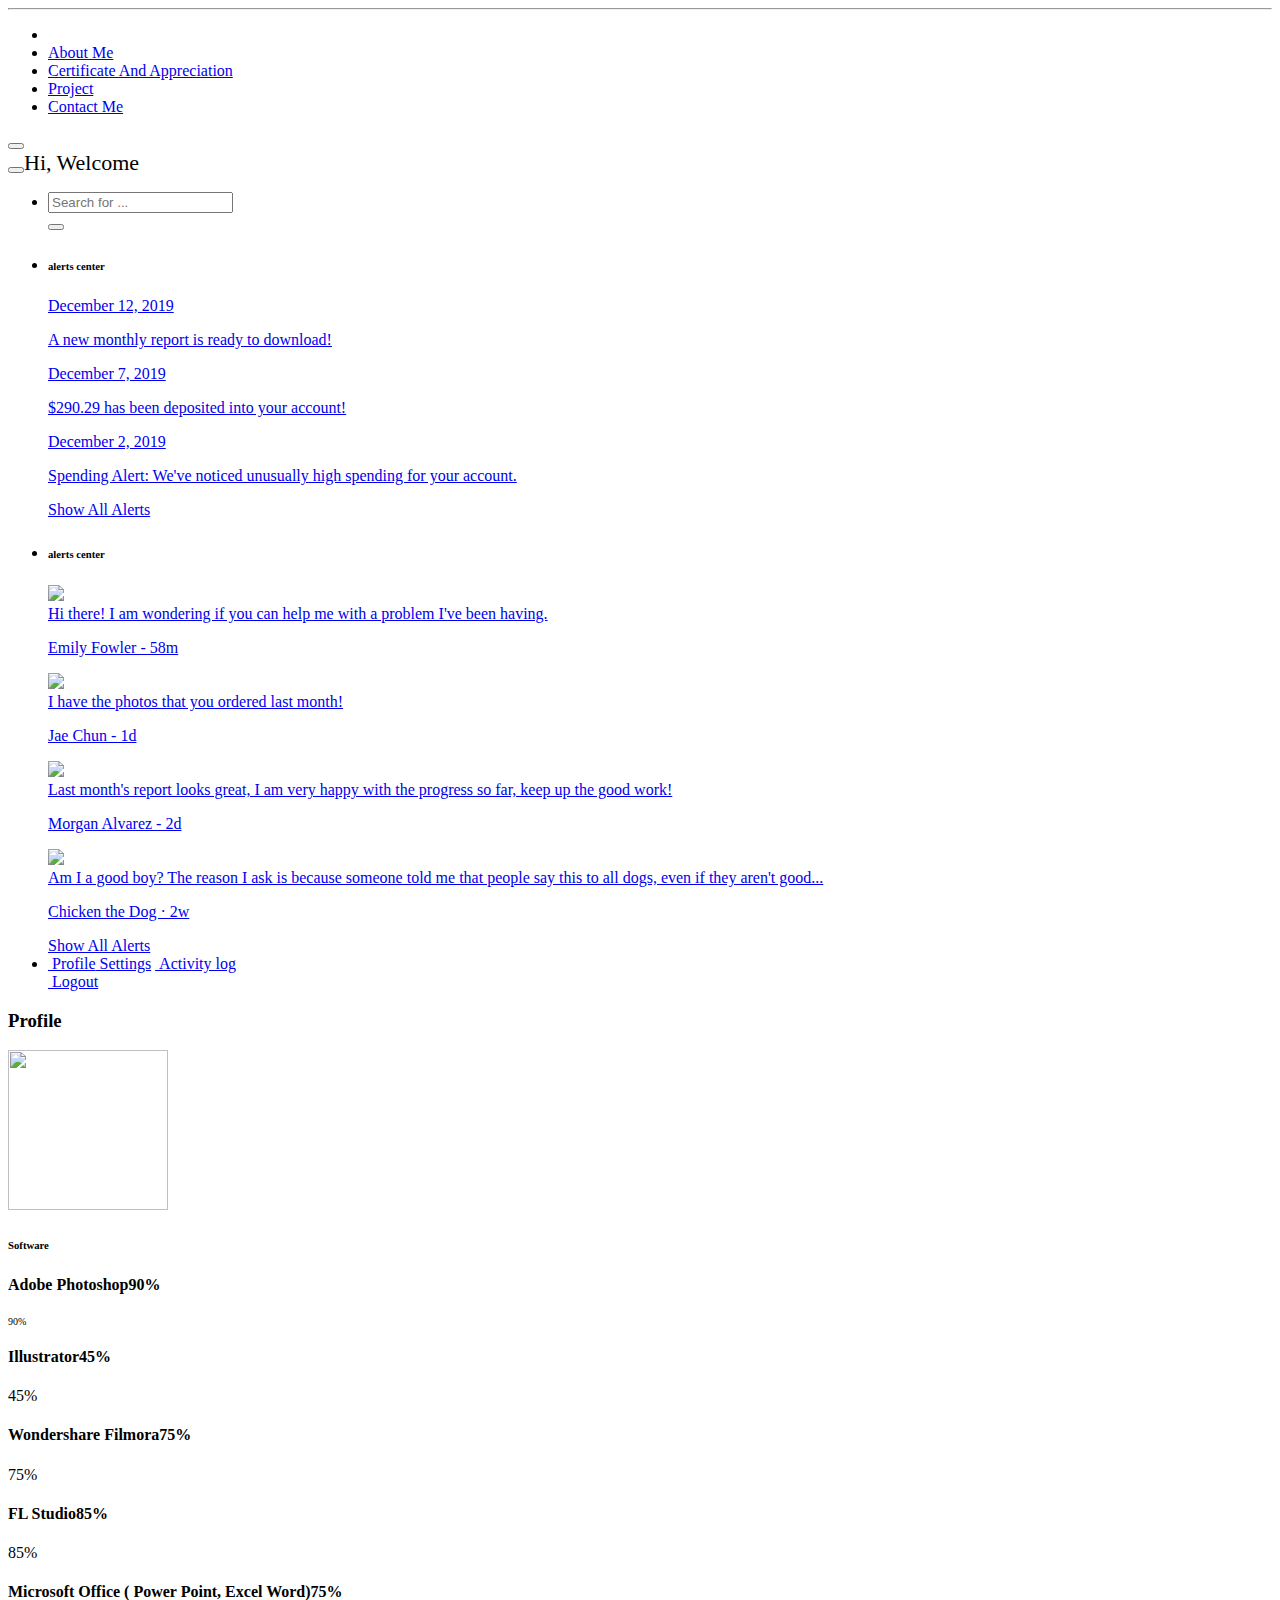
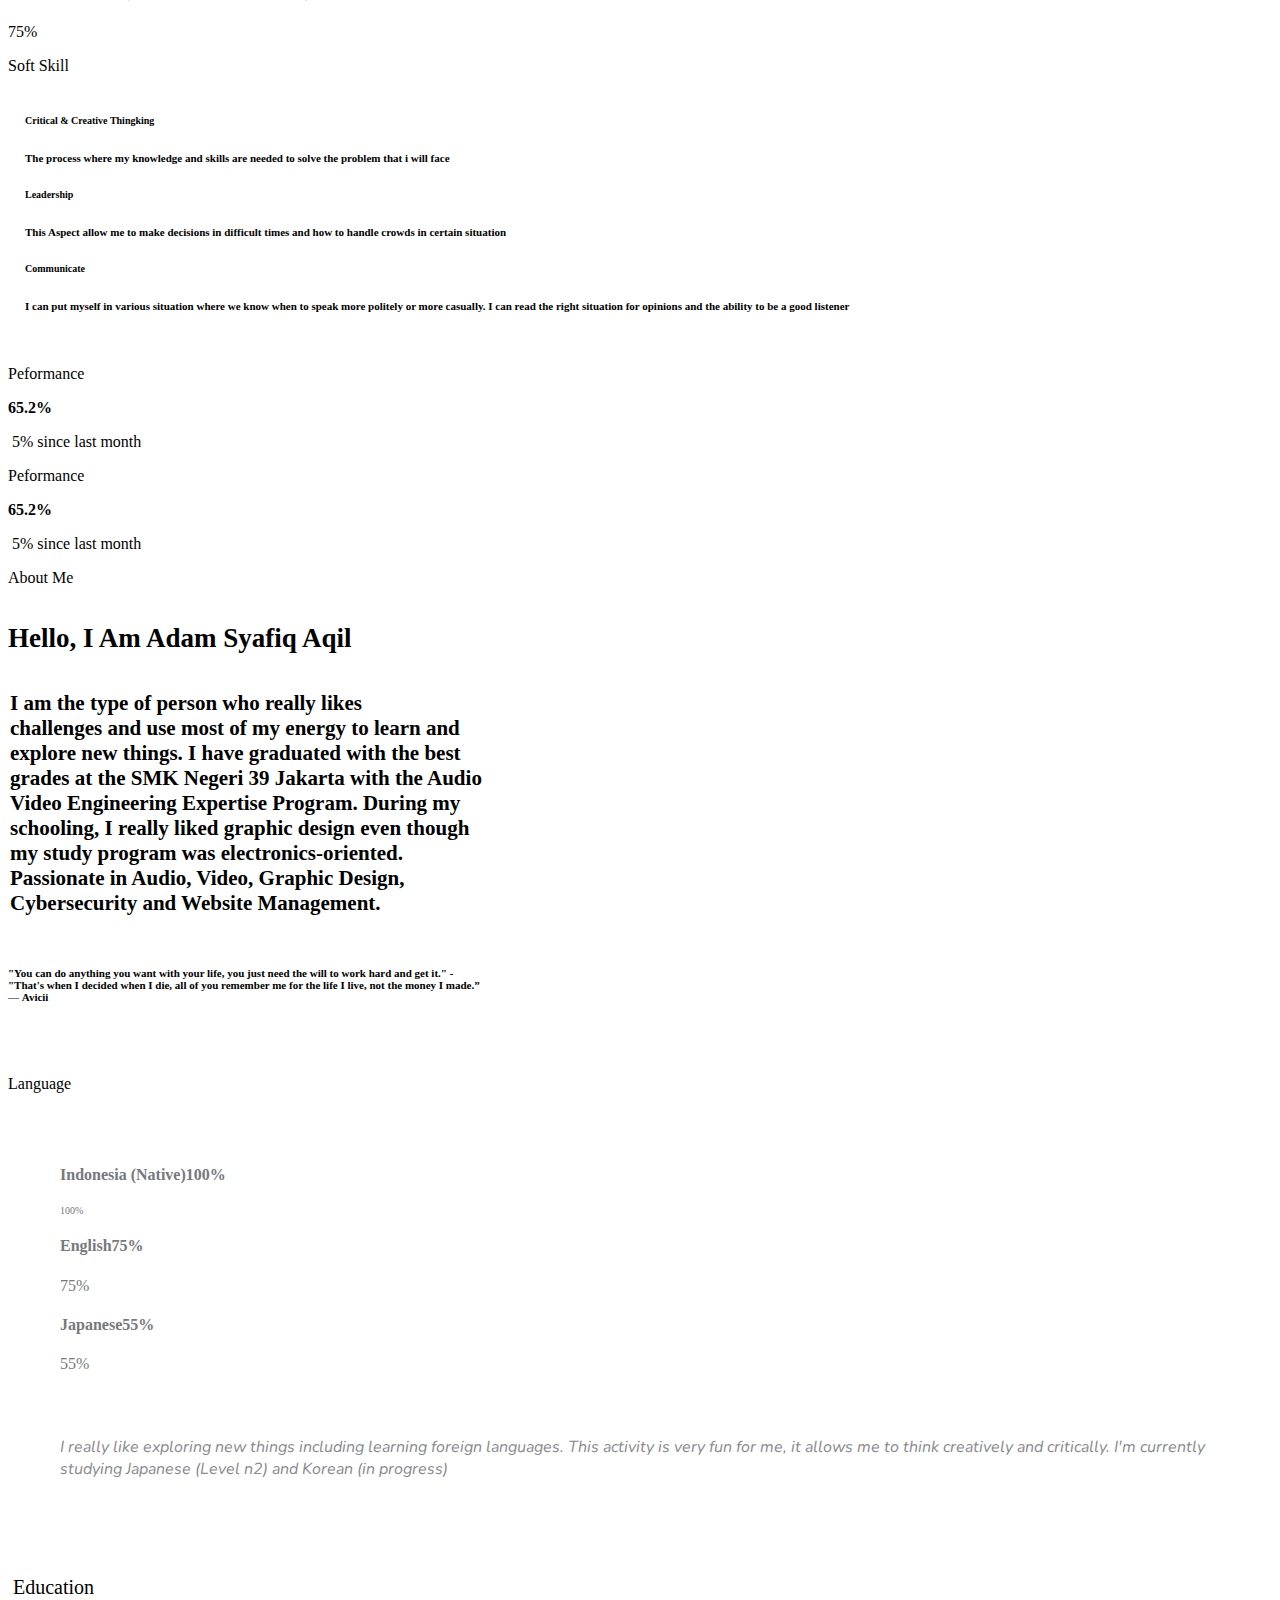
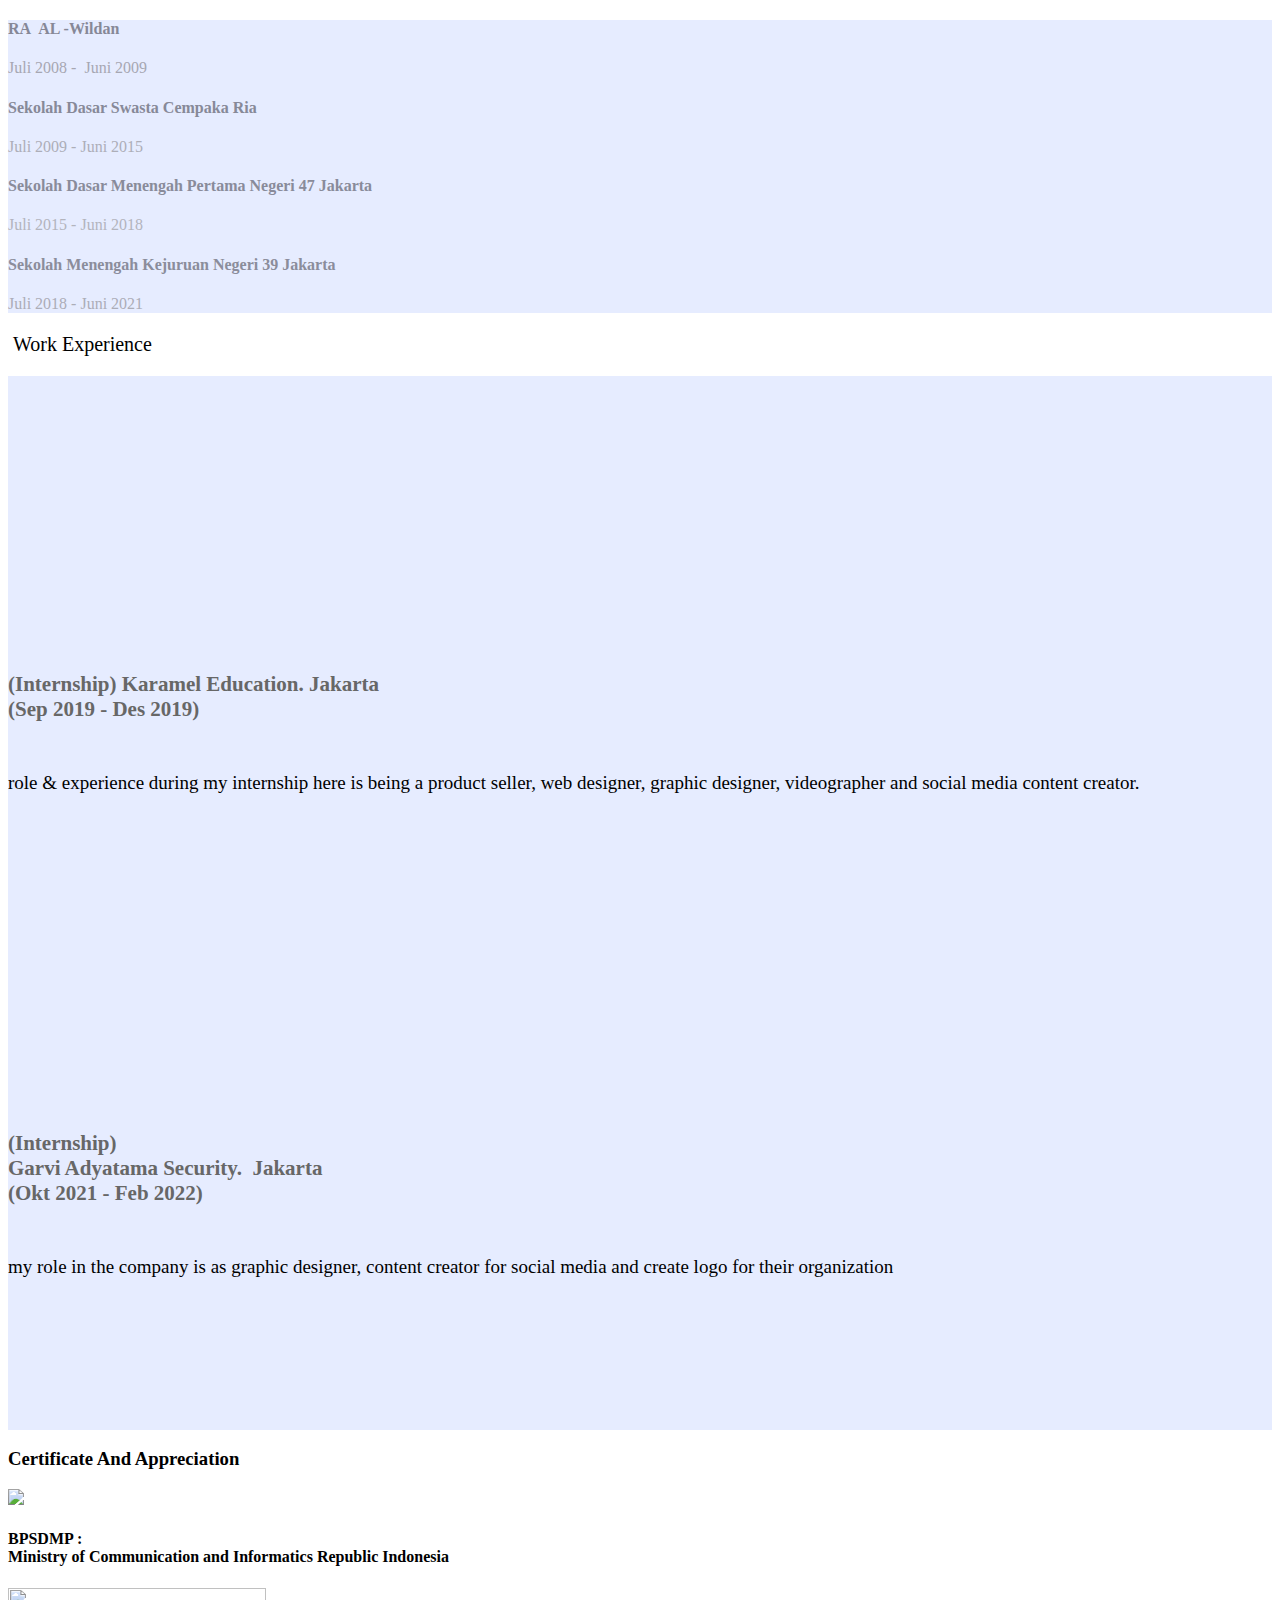
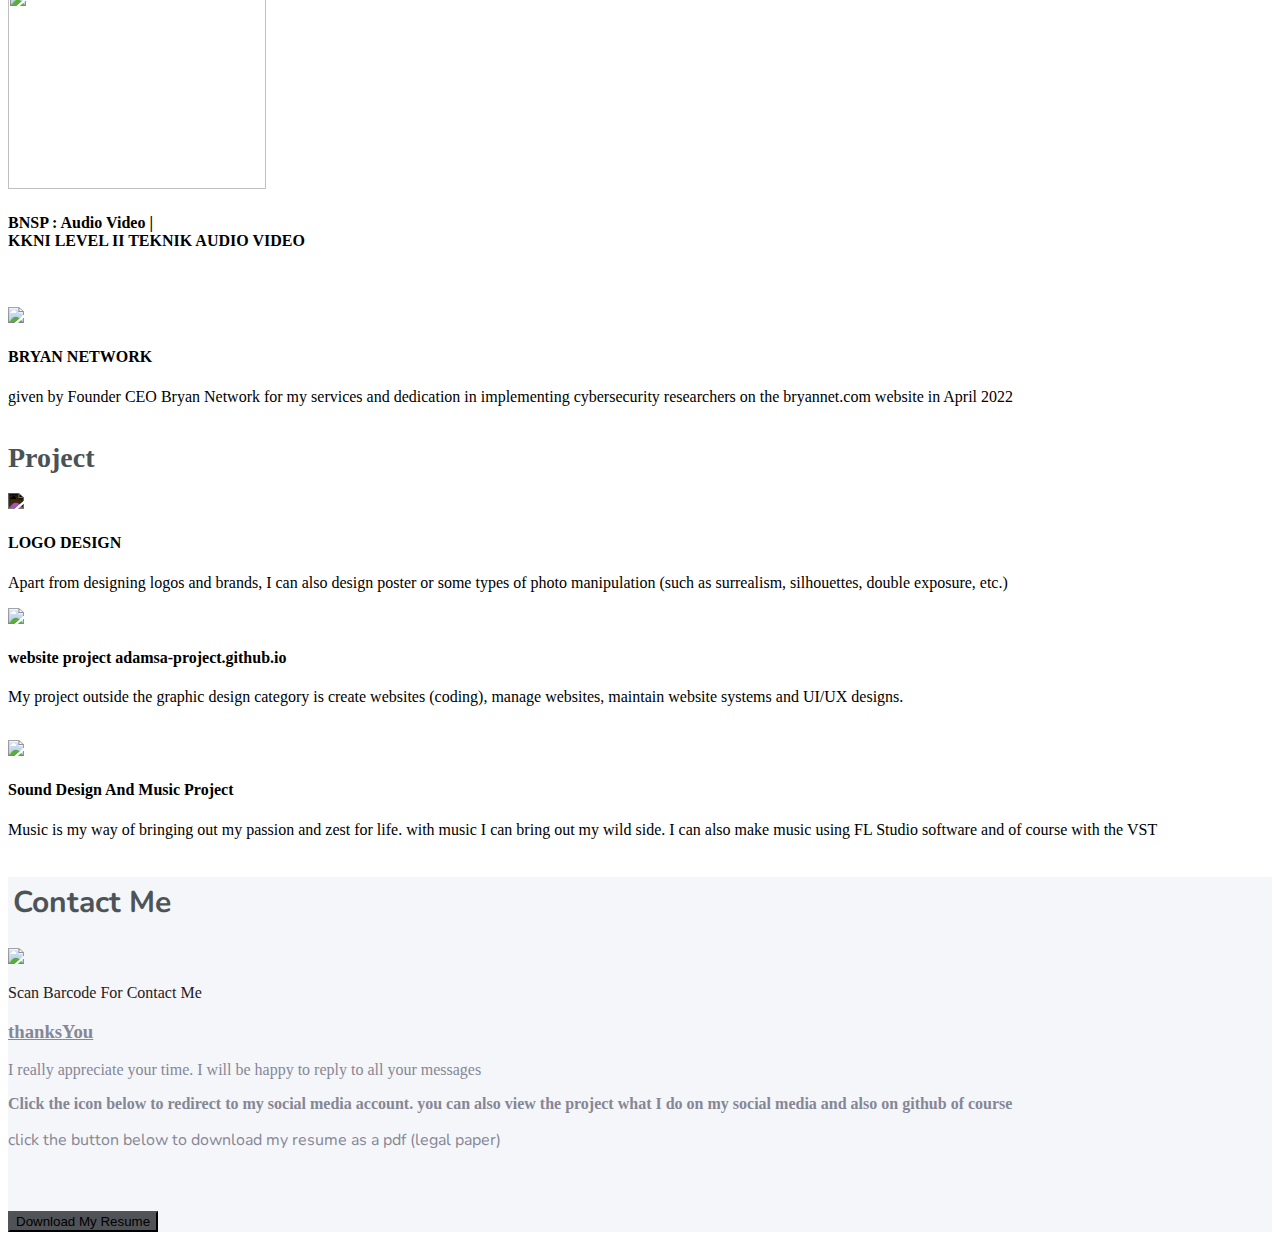
==== commit 5f2b5844: "update index.html" ====
--- a/index.html
+++ b/index.html
@@ -4,263 +4,461 @@
 <head>
     <meta charset="utf-8">
     <meta name="viewport" content="width=device-width, initial-scale=1.0, shrink-to-fit=no">
-    <title>AdamSA - Resume Site</title>
+    <title>Profile - Brand</title>
     <link rel="stylesheet" href="assets/bootstrap/css/bootstrap.min.css">
     <link rel="stylesheet" href="https://fonts.googleapis.com/css?family=Nunito:200,200i,300,300i,400,400i,600,600i,700,700i,800,800i,900,900i">
-    <link rel="stylesheet" href="https://fonts.googleapis.com/css?family=Source+Sans+Pro:300,400,700">
+    <link rel="stylesheet" href="https://fonts.googleapis.com/css?family=Alike+Angular">
+    <link rel="stylesheet" href="https://fonts.googleapis.com/css?family=Cookie">
     <link rel="stylesheet" href="assets/fonts/fontawesome-all.min.css">
     <link rel="stylesheet" href="assets/fonts/font-awesome.min.css">
-    <link rel="stylesheet" href="assets/fonts/ionicons.min.css">
     <link rel="stylesheet" href="assets/fonts/fontawesome5-overrides.min.css">
-    <link rel="stylesheet" href="assets/css/Features-Boxed.css">
     <link rel="stylesheet" href="assets/css/Footer-Basic.css">
-    <link rel="stylesheet" href="assets/css/Header-Blue.css">
-    <link rel="stylesheet" href="assets/css/Projects-Clean.css">
-    <link rel="stylesheet" href="assets/css/Social-Icons.css">
-    <link rel="stylesheet" href="assets/css/Team-Grid.css">
+    <link rel="stylesheet" href="assets/css/Footer-Clean.css">
+    <link rel="stylesheet" href="assets/css/Pretty-Footer.css">
+    <link rel="stylesheet" href="assets/css/Projects-Horizontal.css">
+    <link rel="stylesheet" href="assets/css/Team-Clean.css">
+    <link rel="stylesheet" href="assets/css/untitled.css">
 </head>
 
 <body id="page-top">
     <div id="wrapper">
         <nav class="navbar navbar-dark align-items-start sidebar sidebar-dark accordion bg-gradient-primary p-0">
-            <div class="container-fluid d-flex flex-column p-0"><a class="navbar-brand d-flex justify-content-center align-items-center sidebar-brand m-0" href="#"><span>HEllo!!!</span>
+            <div class="container-fluid d-flex flex-column p-0">
+                <a class="navbar-brand d-flex justify-content-center align-items-center sidebar-brand m-0" href="#">
                     <div class="sidebar-brand-icon rotate-n-15"></div>
                     <div class="sidebar-brand-text mx-3"></div>
                 </a>
                 <hr class="sidebar-divider my-0">
-                <ul class="navbar-nav text-light" id="accordionSidebar">
-                    <li class="nav-item"></li>
-                    <li class="nav-item"><a class="nav-link active" href="#page-top"><svg xmlns="http://www.w3.org/2000/svg" width="1em" height="1em" viewBox="0 0 24 24" fill="none">
-                                <path d="M16 7C16 9.20914 14.2091 11 12 11C9.79086 11 8 9.20914 8 7C8 4.79086 9.79086 3 12 3C14.2091 3 16 4.79086 16 7Z" stroke="currentColor" stroke-width="2" stroke-linecap="round" stroke-linejoin="round"></path>
-                                <path d="M12 14C8.13401 14 5 17.134 5 21H19C19 17.134 15.866 14 12 14Z" stroke="currentColor" stroke-width="2" stroke-linecap="round" stroke-linejoin="round"></path>
-                            </svg>&nbsp;About Me</a></li>
-                    <li class="nav-item"><a class="nav-link active" href="#mycertificate"><i class="fa fa-certificate"></i>&nbsp;My Certificate</a></li>
-                    <li class="nav-item"><a class="nav-link active" href="#myproject"><i class="fa fa-wrench"></i>&nbsp;My Project</a></li>
-                    <li class="nav-item"><a class="nav-link active" href="#contactme"><i class="fa fa-comments-o"></i>&nbsp;Contact Me</a></li>
-                    <li class="nav-item"><a class="nav-link active" href="#"><i class="fa fa-download"></i>Download Resume</a></li>
-                    <li class="nav-item"></li>
-                    <li class="nav-item"></li>
-                </ul><button class="btn rounded-circle border-0" id="sidebarToggle" type="button"></button>
-                <div class="text-center d-none d-md-inline"></div>
+                <ul class="nav navbar-nav text-light" id="accordionSidebar">
+                    <li class="nav-item" role="presentation"></li>
+                    <li class="nav-item" role="presentation"><a class="nav-link active" href="#Profile"><i class="fas fa-user"></i><span>About Me</span></a></li>
+                    <li class="nav-item" role="presentation"><a class="nav-link" href="#MyCertificate"><i class="fas fa-award"></i><span>Certificate And Appreciation</span></a></li>
+                    <li class="nav-item" role="presentation"><a class="nav-link" href="#MyProject"><i class="fas fa-hammer"></i><span>Project</span></a></li>
+                    <li class="nav-item" role="presentation"><a class="nav-link" href="#ContactMe"><i class="fas fa-comments"></i><span>Contact Me</span></a></li>
+                </ul>
+                <div class="text-center d-none d-md-inline"><button class="btn rounded-circle border-0" id="sidebarToggle" type="button"></button></div>
             </div>
         </nav>
         <div class="d-flex flex-column" id="content-wrapper">
             <div id="content">
+                <nav class="navbar navbar-light navbar-expand bg-white shadow mb-4 topbar static-top">
+                    <div class="container-fluid"><button class="btn btn-link d-md-none rounded-circle mr-3" id="sidebarToggleTop" type="button"><i class="fas fa-bars"></i></button><span class="d-none d-lg-inline mr-2 text-gray-600 small" style="font-size: 22px;">Hi, Welcome</span>
+                        <form
+                            class="form-inline d-none d-sm-inline-block mr-auto ml-md-3 my-2 my-md-0 mw-100 navbar-search">
+                            <div class="input-group">
+                                <div class="input-group-append"></div>
+                            </div>
+                            </form>
+                            <ul class="nav navbar-nav flex-nowrap ml-auto">
+                                <li class="nav-item dropdown d-sm-none no-arrow"><a class="dropdown-toggle nav-link" data-toggle="dropdown" aria-expanded="false" href="#"><i class="fas fa-search"></i></a>
+                                    <div class="dropdown-menu dropdown-menu-right p-3 animated--grow-in" role="menu" aria-labelledby="searchDropdown">
+                                        <form class="form-inline mr-auto navbar-search w-100">
+                                            <div class="input-group"><input class="bg-light form-control border-0 small" type="text" placeholder="Search for ...">
+                                                <div class="input-group-append"><button class="btn btn-primary py-0" type="button"><i class="fas fa-search"></i></button></div>
+                                            </div>
+                                        </form>
+                                    </div>
+                                </li>
+                                <li class="nav-item dropdown no-arrow mx-1" role="presentation">
+                                    <div class="nav-item dropdown no-arrow"><a class="dropdown-toggle nav-link" data-toggle="dropdown" aria-expanded="false" href="#"><span class="badge badge-danger badge-counter"></span></a>
+                                        <div class="dropdown-menu dropdown-menu-right dropdown-list dropdown-menu-right animated--grow-in"
+                                            role="menu">
+                                            <h6 class="dropdown-header">alerts center</h6>
+                                            <a class="d-flex align-items-center dropdown-item" href="#">
+                                                <div class="mr-3">
+                                                    <div class="bg-primary icon-circle"><i class="fas fa-file-alt text-white"></i></div>
+                                                </div>
+                                                <div><span class="small text-gray-500">December 12, 2019</span>
+                                                    <p>A new monthly report is ready to download!</p>
+                                                </div>
+                                            </a>
+                                            <a class="d-flex align-items-center dropdown-item" href="#">
+                                                <div class="mr-3">
+                                                    <div class="bg-success icon-circle"><i class="fas fa-donate text-white"></i></div>
+                                                </div>
+                                                <div><span class="small text-gray-500">December 7, 2019</span>
+                                                    <p>$290.29 has been deposited into your account!</p>
+                                                </div>
+                                            </a>
+                                            <a class="d-flex align-items-center dropdown-item" href="#">
+                                                <div class="mr-3">
+                                                    <div class="bg-warning icon-circle"><i class="fas fa-exclamation-triangle text-white"></i></div>
+                                                </div>
+                                                <div><span class="small text-gray-500">December 2, 2019</span>
+                                                    <p>Spending Alert: We've noticed unusually high spending for your account.</p>
+                                                </div>
+                                            </a><a class="text-center dropdown-item small text-gray-500" href="#">Show All Alerts</a></div>
+                                    </div>
+                                </li>
+                                <li class="nav-item dropdown no-arrow mx-1" role="presentation">
+                                    <div class="nav-item dropdown no-arrow"><a class="dropdown-toggle nav-link" data-toggle="dropdown" aria-expanded="false" href="#"></a>
+                                        <div class="dropdown-menu dropdown-menu-right dropdown-list dropdown-menu-right animated--grow-in" role="menu">
+                                            <h6 class="dropdown-header">alerts center</h6>
+                                            <a class="d-flex align-items-center dropdown-item" href="#">
+                                                <div class="dropdown-list-image mr-3"><img class="rounded-circle" src="assets/img/avatars/avatar4.jpeg">
+                                                    <div class="bg-success status-indicator"></div>
+                                                </div>
+                                                <div class="font-weight-bold">
+                                                    <div class="text-truncate"><span>Hi there! I am wondering if you can help me with a problem I've been having.</span></div>
+                                                    <p class="small text-gray-500 mb-0">Emily Fowler - 58m</p>
+                                                </div>
+                                            </a>
+                                            <a class="d-flex align-items-center dropdown-item" href="#">
+                                                <div class="dropdown-list-image mr-3"><img class="rounded-circle" src="assets/img/avatars/avatar2.jpeg">
+                                                    <div class="status-indicator"></div>
+                                                </div>
+                                                <div class="font-weight-bold">
+                                                    <div class="text-truncate"><span>I have the photos that you ordered last month!</span></div>
+                                                    <p class="small text-gray-500 mb-0">Jae Chun - 1d</p>
+                                                </div>
+                                            </a>
+                                            <a class="d-flex align-items-center dropdown-item" href="#">
+                                                <div class="dropdown-list-image mr-3"><img class="rounded-circle" src="assets/img/avatars/avatar3.jpeg">
+                                                    <div class="bg-warning status-indicator"></div>
+                                                </div>
+                                                <div class="font-weight-bold">
+                                                    <div class="text-truncate"><span>Last month's report looks great, I am very happy with the progress so far, keep up the good work!</span></div>
+                                                    <p class="small text-gray-500 mb-0">Morgan Alvarez - 2d</p>
+                                                </div>
+                                            </a>
+                                            <a class="d-flex align-items-center dropdown-item" href="#">
+                                                <div class="dropdown-list-image mr-3"><img class="rounded-circle" src="assets/img/avatars/avatar5.jpeg">
+                                                    <div class="bg-success status-indicator"></div>
+                                                </div>
+                                                <div class="font-weight-bold">
+                                                    <div class="text-truncate"><span>Am I a good boy? The reason I ask is because someone told me that people say this to all dogs, even if they aren't good...</span></div>
+                                                    <p class="small text-gray-500 mb-0">Chicken the Dog · 2w</p>
+                                                </div>
+                                            </a><a class="text-center dropdown-item small text-gray-500" href="#">Show All Alerts</a></div>
+                                    </div>
+                                    <div class="shadow dropdown-list dropdown-menu dropdown-menu-right" aria-labelledby="alertsDropdown"></div>
+                                </li>
+                                <li class="nav-item dropdown no-arrow" role="presentation">
+                                    <div class="nav-item dropdown no-arrow"><a class="dropdown-toggle nav-link" data-toggle="dropdown" aria-expanded="false" href="#"></a>
+                                        <div class="dropdown-menu shadow dropdown-menu-right animated--grow-in" role="menu"><a class="dropdown-item" role="presentation" href="#"><i class="fas fa-user fa-sm fa-fw mr-2 text-gray-400"></i>&nbsp;Profile</a><a class="dropdown-item" role="presentation" href="#"><i class="fas fa-cogs fa-sm fa-fw mr-2 text-gray-400"></i>&nbsp;Settings</a>
+                                            <a
+                                                class="dropdown-item" role="presentation" href="#"><i class="fas fa-list fa-sm fa-fw mr-2 text-gray-400"></i>&nbsp;Activity log</a>
+                                                <div class="dropdown-divider"></div><a class="dropdown-item" role="presentation" href="#"><i class="fas fa-sign-out-alt fa-sm fa-fw mr-2 text-gray-400"></i>&nbsp;Logout</a></div>
+                                    </div>
+                                </li>
+                            </ul>
+                    </div>
+                </nav>
+                <!-----ProfileSection-->
+                <section id="Profile"></section>
                 <div class="container-fluid">
+                    <h3 class="text-dark mb-4">Profile</h3>
+                    <div class="row mb-3">
+                        <div class="col-lg-4">
+                            <div class="card mb-3">
+                                <div class="card-body text-center shadow"><img class="rounded-circle mb-3 mt-4" src="assets/img/unnamed.webp" width="160" height="160">
+                                    <div class="mb-3"></div>
+                                </div>
+                            </div>
+                            <div class="card shadow mb-4">
+                                <div class="card-header py-3">
+                                    <h6 class="text-primary font-weight-bold m-0">Software</h6>
+                                </div>
+                                <div class="card-body">
+                                    <h4 class="small font-weight-bold">Adobe Photoshop<span class="float-right">90%</span></h4>
+                                    <div class="progress progress-sm mb-3" style="font-size: 10px;">
+                                        <div class="progress-bar bg-danger" aria-valuenow="90" aria-valuemin="0" aria-valuemax="100" style="width: 90%;"><span class="sr-only">90%</span></div>
+                                    </div>
+                                    <h4 class="small font-weight-bold">Illustrator<span class="float-right">45%</span></h4>
+                                    <div class="progress progress-sm mb-3">
+                                        <div class="progress-bar bg-warning" aria-valuenow="45" aria-valuemin="0" aria-valuemax="100" style="width: 45%;"><span class="sr-only">45%</span></div>
+                                    </div>
+                                    <h4 class="small font-weight-bold">Wondershare Filmora<span class="float-right">75%</span></h4>
+                                    <div class="progress progress-sm mb-3">
+                                        <div class="progress-bar bg-primary" aria-valuenow="75" aria-valuemin="0" aria-valuemax="100" style="width: 75%;"><span class="sr-only">75%</span></div>
+                                    </div>
+                                    <h4 class="small font-weight-bold">FL Studio<span class="float-right">85%</span></h4>
+                                    <div class="progress progress-sm mb-3">
+                                        <div class="progress-bar bg-info" aria-valuenow="85" aria-valuemin="0" aria-valuemax="100" style="width: 85%;"><span class="sr-only">85%</span></div>
+                                    </div>
+                                    <h4 class="small font-weight-bold">Microsoft Office ( Power Point, Excel Word)<span class="float-right">75%</span></h4>
+                                    <div class="progress progress-sm mb-3">
+                                        <div class="progress-bar bg-success" aria-valuenow="75" aria-valuemin="0" aria-valuemax="100" style="width: 75%;"><span class="sr-only">75%</span></div>
+                                    </div>
+                                </div>
+                            </div>
+                            <div class="card">
+                                <div class="card-header py-3">
+                                    <p class="text-primary m-0 font-weight-bold">Soft Skill</p>
+                                </div>
+                            </div>
+                            <div class="card" style="padding: 11px;">
+                                <div class="card-body" style="margin: 6px;">
+                                    <h4 class="card-title" style="font-size: 10px;"><strong>Critical &amp; Creative Thingking</strong></h4>
+                                    <h6 class="text-muted card-subtitle mb-2" style="font-size: 11px;">The process where my knowledge and skills are needed to solve the problem that i will face</h6>
+                                    <h4 class="card-title" style="font-size: 10px;"><strong>Leadership</strong></h4>
+                                    <h6 class="text-muted card-subtitle mb-2" style="font-size: 11px;">This Aspect allow me to make decisions in difficult times and how to handle crowds in certain situation</h6>
+                                    <h4 class="card-title" style="font-size: 10px;"><strong>Communicate</strong></h4>
+                                    <h6 class="text-muted card-subtitle mb-2" style="font-size: 11px;">I can put myself in various situation where we know when to speak more politely or more casually. I can read the right situation for opinions and the ability to be a good listener</h6>
+                                </div>
+                            </div>
+                        </div>
+                        <div class="col-lg-8">
+                            <div class="row mb-3 d-none">
+                                <div class="col">
+                                    <div class="card text-white bg-primary shadow">
+                                        <div class="card-body">
+                                            <div class="row mb-2">
+                                                <div class="col">
+                                                    <p class="m-0">Peformance</p>
+                                                    <p class="m-0"><strong>65.2%</strong></p>
+                                                </div>
+                                                <div class="col-auto"><i class="fas fa-rocket fa-2x"></i></div>
+                                            </div>
+                                            <p class="text-white-50 small m-0"><i class="fas fa-arrow-up"></i>&nbsp;5% since last month</p>
+                                        </div>
+                                    </div>
+                                </div>
+                                <div class="col">
+                                    <div class="card text-white bg-success shadow">
+                                        <div class="card-body">
+                                            <div class="row mb-2">
+                                                <div class="col">
+                                                    <p class="m-0">Peformance</p>
+                                                    <p class="m-0"><strong>65.2%</strong></p>
+                                                </div>
+                                                <div class="col-auto"><i class="fas fa-rocket fa-2x"></i></div>
+                                            </div>
+                                            <p class="text-white-50 small m-0"><i class="fas fa-arrow-up"></i>&nbsp;5% since last month</p>
+                                        </div>
+                                    </div>
+                                </div>
+                            </div>
+                            <div class="row">
+                                <div class="col">
+                                    <div class="card shadow mb-3">
+                                        <div class="card-header py-3">
+                                            <p class="text-primary m-0 font-weight-bold">About Me&nbsp;</p>
+                                        </div>
+                                        <div class="card-body" style="height: 436px;width: 483px;">
+                                            <form>
+                                                <h4 style="font-size: 27px;"><strong>Hello, I Am Adam Syafiq Aqil</strong></h4>
+                                                <h6 class="text-muted mb-2" style="font-size: 21px;margin: 1px;padding: 1px;">I am the type of person who really likes challenges&nbsp;and use most of my energy to learn and explore new things. I have graduated with the best grades at the SMK Negeri 39 Jakarta with the Audio Video
+                                                    Engineering Expertise Program.&nbsp;During my schooling, I really liked graphic design even though my study program was electronics-oriented. Passionate in Audio, Video, Graphic Design, Cybersecurity
+                                                    and Website Management.<br><br></h6>
+                                            </form>
+                                            <h6 class="text-muted card-subtitle mb-2" style="font-size: 11px;">"You can do anything you want with your life, you just need the will to work hard and get it." - "That's when I decided when I die, all of you remember me for the life I live, not the money I made.”<br>―&nbsp;<strong>Avicii</strong><br></h6>
+                                        </div>
+                                    </div>
+                                    <div class="card shadow" style="margin: 0px;padding: 0px;">
+                                        <div class="card-header py-3">
+                                            <p class="text-primary m-0 font-weight-bold">Language</p>
+                                        </div>
+                                        <div class="card-body" style="color: rgb(119,120,126);padding: 24px;margin: 28px;">
+                                            <h4 class="small font-weight-bold">Indonesia (Native)<span class="float-right">100%</span></h4>
+                                            <div class="progress progress-sm mb-3" style="font-size: 10px;">
+                                                <div class="progress-bar bg-danger" aria-valuenow="100" aria-valuemin="0" aria-valuemax="100" style="width: 100%;"><span class="sr-only">100%</span></div>
+                                            </div>
+                                            <h4 class="small font-weight-bold">English<span class="float-right">75%</span></h4>
+                                            <div class="progress progress-sm mb-3">
+                                                <div class="progress-bar bg-warning" aria-valuenow="75" aria-valuemin="0" aria-valuemax="100" style="width: 75%;"><span class="sr-only">75%</span></div>
+                                            </div>
+                                            <h4 class="small font-weight-bold">Japanese<span class="float-right">55%</span></h4>
+                                            <div class="progress progress-sm mb-3">
+                                                <div class="progress-bar bg-primary" aria-valuenow="55" aria-valuemin="0" aria-valuemax="100" style="width: 55%;"><span class="sr-only">55%</span></div>
+                                            </div>
+                                            <h4 class="small font-weight-bold"></h4><span style="font-family: 'Alike Angular', serif;color: rgb(137,137,143);"><br><em style="font-family: Nunito, sans-serif;"><br>I really like exploring new things including learning foreign languages. This activity is very fun for me, it allows me to think creatively and critically. I'm currently studying Japanese (Level n2) and Korean (in progress)<br><br></em></span>
+                                            <h4
+                                                class="small font-weight-bold"></h4>
+                                        </div>
+                                    </div>
+                                </div>
+                            </div>
+                        </div>
+                    </div>
+                    <div class="card shadow mb-5"></div>
+                </div>
+                <div class="col">
+                    <div class="card">
+                        <div class="card-header py-3">
+                            <p class="text-primary m-0 font-weight-bold" style="font-size: 20px;"><i class="fas fa-school"></i>&nbsp;Education</p>
+                        </div>
+                        <div class="card-body" style="color: rgb(230,236,255);background-color: #e6ecff;">
+                            <div class="card-group">
+                                <div class="card">
+                                    <ul class="list-group list-group-flush"></ul>
+                                </div>
+                                <div class="card"></div>
+                            </div>
+                            <div class="card-group">
+                                <div class="card">
+                                    <div class="card-body">
+                                        <h4 class="card-title" style="color: rgb(134,136,151);">RA&nbsp; AL -Wildan</h4>
+                                        <p class="card-text" style="color: rgb(166,167,178);">Juli 2008 -&nbsp; Juni 2009</p>
+                                    </div>
+                                </div>
+                                <div class="card">
+                                    <div class="card-body">
+                                        <h4 class="card-title" style="color: rgb(135,137,152);">Sekolah Dasar Swasta Cempaka Ria</h4>
+                                        <p class="card-text" style="color: rgb(173,174,184);">Juli 2009 - Juni 2015</p>
+                                    </div>
+                                </div>
+                                <div class="card">
+                                    <div class="card-body">
+                                        <h4 class="card-title" style="color: rgb(137,139,154);">Sekolah Dasar Menengah Pertama Negeri 47 Jakarta</h4>
+                                        <p class="card-text" style="color: rgb(179,180,189);">Juli 2015 - Juni 2018</p>
+                                    </div>
+                                </div>
+                            </div>
+                            <div class="card"></div>
+                            <div class="card-group">
+                                <div class="card">
+                                    <div class="card-body">
+                                        <h4 class="card-title" style="color: rgb(139,141,155);">Sekolah Menengah Kejuruan Negeri 39 Jakarta</h4>
+                                        <p class="card-text" style="color: rgb(172,173,183);">Juli 2018 - Juni 2021</p>
+                                    </div>
+                                </div>
+                                <div class="card"></div>
+                                <div class="card"></div>
+                            </div>
+                        </div>
+                    </div>
+                </div>
+                <div class="col">
+                    <div class="card-group"></div>
+                </div>
+                <div class="col">
+                    <div class="card">
+                        <div class="card-header py-3">
+                            <p class="text-primary m-0 font-weight-bold" style="font-size: 20px;"><i class="fas fa-briefcase"></i>&nbsp;Work Experience</p>
+                        </div>
+                        <div class="card-header py-3" style="background-color: rgb(230,236,255);">
+                            <div class="card">
+                                <div class="card-group">
+                                    <div class="card">
+                                        <div class="card-body"><iframe allowfullscreen="" frameborder="0" src="https://www.google.com/maps/embed/v1/place?key=AIzaSyA6607iCGNCQ4fYQCncRVUWnTSb4Gih7XE&amp;q=karamel+Education%2C+Indonesia&amp;zoom=11" width="100%" height="400"
+                                                style="width: 300px;height: 264px;"></iframe>
+                                            <h4 class="card-title" style="font-size: 21px;color: rgb(103,103,103);">(Internship) Karamel Education. Jakarta <br>(Sep 2019 - Des 2019)</h4>
+                                            <p class="card-text" style="font-size: 19px;"><br>role &amp; experience during my internship here is being a product seller, web designer, graphic designer, videographer and social media content creator.<br><br></p>
+                                        </div>
+                                    </div>
+                                    <div class="card">
+                                        <div class="card-body"><iframe allowfullscreen="" frameborder="0" src="https://www.google.com/maps/embed/v1/place?key=AIzaSyA6607iCGNCQ4fYQCncRVUWnTSb4Gih7XE&amp;q=Jakarta%2C+Indonesia&amp;zoom=11" width="100%" height="400" style="width: 300px;height: 264px;"></iframe>
+                                            <h4
+                                                class="card-title" style="font-size: 21px;color: rgb(103,103,103);">(Internship)&nbsp;<br>Garvi Adyatama Security.&nbsp; Jakarta&nbsp;<br>(Okt 2021 - Feb 2022)</h4>
+                                                <p class="card-text" style="font-size: 19px;height: 196px;margin: 0px;padding: 0px;"><br>my role in the company is as graphic designer, content creator for social media and create logo for their organization<br><br></p>
+                                        </div>
+                                    </div>
+                                </div>
+                            </div>
+                        </div>
+                    </div>
+                </div>
+                <div class="col">
+                    <div class="card-group"></div>
+                </div>
+                <div class="col">
+                    <div class="card shadow mb-3"></div>
+                </div>
+                <!-----CertificateSection------>
+                <section id="MyCertificate"></section>
+                <div class="col">
+                    <div class="d-sm-flex justify-content-between align-items-center mb-4">
+                        <h3 class="text-dark mb-0">Certificate And Appreciation</h3>
+                    </div>
+                    <div class="card shadow mb-3">
+                        <div class="col">
+                            <div class="card">
+                                <div class="card-group">
+                                    <div class="card"><img class="card-img-top w-100 d-block" src="assets/img/ADAM%20SYAFIQ%20AQIL.jpg">
+                                        <div class="card-body">
+                                            <h4 class="card-title">BPSDMP :&nbsp;<br>Ministry of Communication and Informatics Republic Indonesia<br></h4>
+                                            <p class="card-text"></p>
+                                        </div>
+                                    </div>
+                                    <div class="card"><img class="card-img-top w-100 d-block" src="assets/img/BNSP%20Audio%20Video.png" style="height: 201px;width: 258px;">
+                                        <div class="card-body">
+                                            <h4 class="card-title">BNSP : Audio Video |&nbsp;<br><strong>KKNI LEVEL II TEKNIK AUDIO VIDEO</strong><br><br>&nbsp;</h4>
+                                        </div>
+                                    </div>
+                                    <div class="card"><img class="card-img-top w-100 d-block" src="assets/img/Piagam%20adam-1.png" style="height: 202px;">
+                                        <div class="card-body">
+                                            <h4 class="card-title">BRYAN NETWORK</h4>
+                                            <p class="card-text">given by Founder CEO Bryan Network for my services and dedication in implementing cybersecurity researchers on the bryannet.com website in April 2022<br><br></p>
+                                        </div>
+                                    </div>
+                                </div>
+                                <div class="card"></div>
+                            </div>
+                        </div>
+                        <div class="container">
+                            <div class="col">
+                                </div>
+                            </div>
+                        </div>
+                    </div>
+                </div>
+                <!---ProjectSection---->
+                <section id="MyProject"></section>
+                <div class="col">
+                    <h1 style="font-size: 28px;color: rgb(75,82,86);">Project</h1>
+                </div>
+                <div class="container">
+                    <div class="card-group">
+                        <div class="card"><img class="card-img-top w-100 d-block" src="assets/img/TEST.png" style="filter: hue-rotate(360deg) invert(100%);">
+                            <div class="card-body">
+                                <h4 class="card-title">LOGO DESIGN</h4>
+                                <p class="card-text"></p>
+                                <p class="card-text">Apart from designing logos and brands, I can also design poster or some types of photo manipulation (such as surrealism, silhouettes, double exposure, etc.)</p>
+                            </div>
+                        </div>
+                        <div class="card"><img class="card-img-top w-100 d-block" src="assets/img/website.png" style="height: 216px;">
+                            <div class="card-body">
+                                <h4 class="card-title">website project adamsa-project.github.io<br></h4>
+                                <p class="card-text">My project outside the graphic design category is create websites (coding), manage websites, maintain website systems and UI/UX designs.<br><br></p>
+                            </div>
+                        </div>
+                        <div class="card"><img class="card-img-top w-100 d-block" src="assets/img/fl2.png" style="height: 215px;">
+                            <div class="card-body">
+                                <h4 class="card-title">Sound Design And Music Project</h4>
+                                <p class="card-text">Music is my way of bringing out my passion and zest for life. with music I can bring out my wild side. I can also make music using FL Studio software and of course with the VST<br><br></p>
+                            </div>
+                        </div>
+                    </div>
+                </div>
+                <!----ContactMeSection--->
+                <section id="ContactMe"></section>
+                <footer style="background-color: rgba(231,234,242,0.43);color: rgb(38,32,32);font-size: 16px;">
+                    <h1 style="color: rgb(77,84,88);font-family: Nunito, sans-serif;font-size: 30px;padding: 5px;">Contact Me&nbsp;</h1>
+                    <div class="row">
+                        <div class="col-sm-6 col-md-4 footer-navigation"><img src="assets/img/Layer%2017.png" style="width: 143px;">
+                            <p class="company-name">Scan Barcode For Contact Me</p>
+                            <h3><a href="#" style="color: rgb(133,135,150);">thanks<span>You</span></a></h3>
+                            <p class="links" style="color: rgb(133,135,150);">I really appreciate your time. I will be happy to reply to all your messages<br></p>
+                        </div>
+                        <div class="col-md-4 footer-about">
+                            <p style="color: rgb(133,135,150);"><strong>Click the icon below to redirect to my social media account. you can also view the project what I do on my social media and also on github of course</strong><br></p>
+                            <div class="social-links social-icons"><a href="https://www.youtube.com/channel/UC6mUYdxzOj7rqBvhog9pjkw"><i class="fab fa-youtube"></i></a><a href="https://www.instagram.com/adamsa.project.go.id"><i class="fa fa-instagram"></i></a><a href="https://www.linkedin.com/in/adam-syafiq-aqil-a901aa233/"><i class="fa fa-linkedin"></i></a>
+                                <a
+                                    href="https://github.com/AdamSA-Project"><i class="fa fa-github"></i></a><a href="mailto:adamsa.contact@gmail.com"><i class="fas fa-envelope"></i></a></div>
+                        </div>
+                        <div class="col-sm-6 col-md-4 footer-contacts">
+                            <div></div>
+                            <div></div>
+                            <div>
+                                <p> </p>
+                                <p style="color: rgb(133,135,150);font-family: Nunito, sans-serif;">click the button below to download my resume as a pdf (legal paper)<br><br><br></p>
+                            </div><button class="btn btn-primary" type="button" style="background-color: rgb(79,83,87);">Download My Resume</button></div>
+                        <div class="clearfix"></div>
+                    </div>
+                </footer>
+                <div class="container">
                     <div class="d-sm-flex justify-content-between align-items-center mb-4"></div>
-                    <div class="col">
-                        <h4>My Name</h4>
-                        <h6 class="text-muted mb-2">Some text about me. Some text about me. I am lorem ipsum consectetur adipiscing elit, sed do eiusmod tempor incididunt ut labore et dolore magna aliqua. Ut enim ad minim veniam, quis nostrud exercitation ullamco laboris nisi ut aliquip ex ea commodo consequat. Duis aute irure dolor in reprehenderit in voluptate velit esse cillum dolore eu fugiat nulla pariatur. Excepteur sint occaecat cupidatat non proident, sunt in culpa qui officia deserunt mollit anim id est laborum consecteturadipiscing elit, sed do eiusmod tempor incididunt ut labore et dolore magna aliqua. Ut enim ad minim veniam, quis nostrud exercitation ullamco laboris nisi ut aliquip ex ea commodo consequat.</h6>
-                    </div>
-                    <header></header>
-                    <div class="row">
-                        <div class="col">
-                            <div class="card"></div>
-                        </div>
-                    </div>
-                </div>
-                <div class="container">
-                    <div class="row">
-                        <div class="col-md-12">
-                            <section class="features-boxed"></section>
-                        </div>
-                    </div>
-                </div>
-                <div class="container">
-                    <div class="row">
-                        <div class="col-md-6">
-                            <h4>My Software Skills</h4>
-                            <h4><strong><em>Photoshop</em></strong></h4>
-                            <div class="progress" id="AdobePremier">
-                                <div class="progress-bar" aria-valuenow="50" aria-valuemin="0" aria-valuemax="100" style="width: 50%;">50%</div>
-                            </div>
-                            <h4><strong><em>Adobe After Effect</em></strong></h4>
-                            <div class="progress" id="Photoshop">
-                                <div class="progress-bar" aria-valuenow="50" aria-valuemin="0" aria-valuemax="100" style="width: 50%;">50%</div>
-                            </div>
-                            <h4><strong><em>FL Studio</em></strong></h4>
-                            <div class="progress" id="FL-Studio">
-                                <div class="progress-bar" aria-valuenow="50" aria-valuemin="0" aria-valuemax="100" style="width: 50%;">50%</div>
-                            </div>
-                        </div>
-                        <div class="col-md-6">
-                            <h4>My Language Skills</h4>
-                            <h4><strong><em>Indonesia</em></strong></h4>
-                            <div class="progress" id="AdobePremier-1">
-                                <div class="progress-bar" aria-valuenow="50" aria-valuemin="0" aria-valuemax="100" style="width: 50%;">50%</div>
-                            </div>
-                            <h4><strong><em>English</em></strong></h4>
-                            <div class="progress" id="Photoshop-1">
-                                <div class="progress-bar" aria-valuenow="50" aria-valuemin="0" aria-valuemax="100" style="width: 50%;">50%</div>
-                            </div>
-                            <h4><strong><em>Japanese</em></strong></h4>
-                            <div class="progress" id="FL-Studio-1">
-                                <div class="progress-bar" aria-valuenow="50" aria-valuemin="0" aria-valuemax="100" style="width: 50%;">50%</div>
-                            </div>
-                        </div>
-                    </div>
-                </div>
-		<br>
-                <div class="card">
-                    <div class="container">
-                        <div class="row">
-                            <div class="col-md-12">
-                                <h4>My Orther Skills</h4>
-                                <h4><strong><em>Web Design, Digital Art, Audio &amp; Video Engineer</em></strong></h4>
-                                <div class="progress" id="AdobePremier-2">
-                                    <div class="progress-bar" aria-valuenow="50" aria-valuemin="0" aria-valuemax="100" style="width: 50%;">50%</div>
-                                </div>
-                                <h4><strong><em>Drawing, Video Editing &amp; 2D Artist</em></strong></h4>
-                                <div class="progress" id="Photoshop-2">
-                                    <div class="progress-bar" aria-valuenow="50" aria-valuemin="0" aria-valuemax="100" style="width: 50%;">50%</div>
-                                </div>
-                                <h4><strong><em>Cooking :D</em></strong></h4>
-                                <div class="progress" id="FL-Studio-2">
-                                    <div class="progress-bar" aria-valuenow="50" aria-valuemin="0" aria-valuemax="100" style="width: 50%;">50%</div>
-                                </div>
-                            </div>
-                        </div>
-                    </div>
-                    <div class="container">
-                        <div class="row">
-                            <div class="col-md-12">
-                                <section class="projects-clean"></section>
-                            </div>
-                        </div>
-                    </div>
-                </div>
-		</br>
-		<!------------CertificateSection-------------->
-		<section id="mycertificate">
-                <div class="card">
-		<body id="#mycertificate">
-                    <div class="col">
-                        <section class="team-grid">
-                            <div class="container">
-                                <div class="intro">
-                                    <h2 class="text-center">Certificate</h2>
-                                    <p class="text-center">Nunc luctus in metus eget fringilla. Aliquam sed justo ligula. Vestibulum nibh erat, pellentesque ut laoreet.&nbsp; </p>
-                                </div>
-                                <div class="row people">
-                                    <div class="col-md-4 col-lg-3 item">
-                                        <div class="box" style="background-image:url(assets/img/1.jpg)">
-                                            <div class="cover">
-                                                <h3 class="name">Ben Johnson</h3>
-                                                <p class="title">Musician</p>
-                                                <div class="social"><a href="#"><i class="fa fa-facebook-official"></i></a><a href="#"><i class="fa fa-twitter"></i></a><a href="#"><i class="fa fa-instagram"></i></a></div>
-                                            </div>
-                                        </div>
-                                    </div>
-                                    <div class="col-md-4 col-lg-3 item">
-                                        <div class="box" style="background-image:url(assets/img/2.jpg)">
-                                            <div class="cover">
-                                                <h3 class="name">Emily Clark</h3>
-                                                <p class="title">Artist </p>
-                                                <div class="social"><a href="#"><i class="fa fa-facebook-official"></i></a><a href="#"><i class="fa fa-twitter"></i></a><a href="#"><i class="fa fa-instagram"></i></a></div>
-                                            </div>
-                                        </div>
-                                    </div>
-                                    <div class="col-md-4 col-lg-3 item">
-                                        <div class="box" style="background-image:url(assets/img/3.jpg)">
-                                            <div class="cover">
-                                                <h3 class="name">Carl Kent</h3>
-                                                <p class="title">Stylist </p>
-                                                <div class="social"><a href="#"><i class="fa fa-facebook-official"></i></a><a href="#"><i class="fa fa-twitter"></i></a><a href="#"><i class="fa fa-instagram"></i></a></div>
-                                            </div>
-                                        </div>
-                                    </div>
-                                    <div class="col-md-4 col-lg-3 item">
-                                        <div class="box" style="background-image:url(assets/img/4.jpg)">
-                                            <div class="cover">
-                                                <h3 class="name">Felicia Adams</h3>
-                                                <p class="title">Model </p>
-                                                <div class="social"><a href="#"><i class="fa fa-facebook-official"></i></a><a href="#"><i class="fa fa-twitter"></i></a><a href="#"><i class="fa fa-instagram"></i></a></div>
-                                            </div>
-                                        </div>
-                                    </div>
-                                </div>
-                            </div>
-                            <div class="container">
-                                <div class="row">
-                                    <div class="col-md-3">
-                                        <p class="description">Aenean tortor est, vulputate quis leo in, vehicula rhoncus lacus. Praesent aliquam in tellus eu gravida. Aliquam varius finibus est, interdum justo suscipit id.</p>
-                                    </div>
-                                    <div class="col-md-3">
-                                        <p class="description">Aenean tortor est, vulputate quis leo in, vehicula rhoncus lacus. Praesent aliquam in tellus eu gravida. Aliquam varius finibus est, interdum justo suscipit id.</p>
-                                    </div>
-                                    <div class="col-md-3">
-                                        <p class="description">Aenean tortor est, vulputate quis leo in, vehicula rhoncus lacus. Praesent aliquam in tellus eu gravida. Aliquam varius finibus est, interdum justo suscipit id.</p>
-                                    </div>
-                                    <div class="col-md-3">
-                                        <p class="description">Aenean tortor est, vulputate quis leo in, vehicula rhoncus lacus. Praesent aliquam in tellus eu gravida. Aliquam varius finibus est, interdum justo suscipit id.</p>
-                                    </div>
-                                </div>
-                            </div>
-                        </section>
-                    </div>
+                </div>
+                <div class="col">
+                    <div class="card"></div>
                 </div>
             </div>
-	    <!------------EndCertificateSection-------------->
-
-            <!-----------ProjectSction------------------------>	
-            <section id="myproject">
-            <footer class="bg-white sticky-footer">
-                <div class="col">
-                    <section class="projects-clean">
-                        <div class="container">
-                            <div class="intro">
-                                <h2 class="text-center">Projects </h2>
-                                <p class="text-center">Nunc luctus in metus eget fringilla. Aliquam sed justo ligula. Vestibulum nibh erat, pellentesque ut laoreet vitae. </p>
-                            </div>
-                            <div class="row projects">
-                                <div class="col-sm-6 col-lg-4 item"><img class="img-fluid" src="assets/img/desk.jpg">
-                                    <h3 class="name">Project Name</h3>
-                                    <p class="description">Aenean tortor est, vulputate quis leo in, vehicula rhoncus lacus. Praesent aliquam in tellus eu gravida. Aliquam varius finibus est, interdum justo suscipit id.</p>
-                                </div>
-                                <div class="col-sm-6 col-lg-4 item"><img class="img-fluid" src="assets/img/building.jpg">
-                                    <h3 class="name">Project Name</h3>
-                                    <p class="description">Aenean tortor est, vulputate quis leo in, vehicula rhoncus lacus. Praesent aliquam in tellus eu gravida. Aliquam varius finibus est, interdum justo suscipit id.</p>
-                                </div>
-                                <div class="col-sm-6 col-lg-4 item"><img class="img-fluid" src="assets/img/loft.jpg">
-                                    <h3 class="name">Project Name</h3>
-                                    <p class="description">Aenean tortor est, vulputate quis leo in, vehicula rhoncus lacus. Praesent aliquam in tellus eu gravida. Aliquam varius finibus est, interdum justo suscipit id.</p>
-                                </div>
-                                <div class="col-sm-6 col-lg-4 item"><img class="img-fluid" src="assets/img/minibus.jpeg">
-                                    <h3 class="name">Project Name</h3>
-                                    <p class="description">Aenean tortor est, vulputate quis leo in, vehicula rhoncus lacus. Praesent aliquam in tellus eu gravida. Aliquam varius finibus est, interdum justo suscipit id.</p>
-                                </div>
-                                <div class="col-sm-6 col-lg-4 item"><img class="img-fluid" src="assets/img/minibus.jpeg">
-                                    <h3 class="name">Project Name</h3>
-                                    <p class="description">Aenean tortor est, vulputate quis leo in, vehicula rhoncus lacus. Praesent aliquam in tellus eu gravida. Aliquam varius finibus est, interdum justo suscipit id.</p>
-                                </div>
-                                <div class="col-sm-6 col-lg-4 item"><img class="img-fluid" src="assets/img/minibus.jpeg">
-                                    <h3 class="name">Project Name</h3>
-                                    <p class="description">Aenean tortor est, vulputate quis leo in, vehicula rhoncus lacus. Praesent aliquam in tellus eu gravida. Aliquam varius finibus est, interdum justo suscipit id.</p>
-                                </div>
-                            </div>
-                        </div>
-                    </section>
-                </div>
-		<!---------------------------------EndOfProjectSection------------------------>
-
-		<!--------------------------ContactSection------------------------------------>
-		<section id="contactme">
-                <footer class="footer-basic">
-                    <div class="social">
-                        <p class="description">Keep in touch with me and don't forget to contact me, i will be happy to reply to your messages</p><a href="#"><i class="icon ion-social-instagram"></i></a><a href="#"><i class="icon ion-android-mail"></i></a><a href="#"><i class="icon ion-social-youtube"></i></a><a href="#"><i class="icon ion-social-linkedin"></i></a>
-                    </div>
-                    <p><center><em>created with love by AdamSA</center></em></p>
-                    <p></p>
-                </footer>
-                <div class="container my-auto">
-                    <div class="text-center my-auto copyright"></div>
-                </div>
-            </footer>
-        </div><a class="border rounded d-inline scroll-to-top" href="#page-top"><i class="fas fa-angle-up"></i></a>
-    </div>
+        </div><a class="border rounded d-inline scroll-to-top" href="#page-top"><i class="fas fa-angle-up"></i></a></div>
+    <script src="assets/js/jquery.min.js"></script>
     <script src="assets/bootstrap/js/bootstrap.min.js"></script>
+    <script src="https://cdnjs.cloudflare.com/ajax/libs/jquery-easing/1.4.1/jquery.easing.js"></script>
     <script src="assets/js/theme.js"></script>
 </body>
 
 </html>
-<!--------------------------EndOfContactSection----------------------------------------------------->
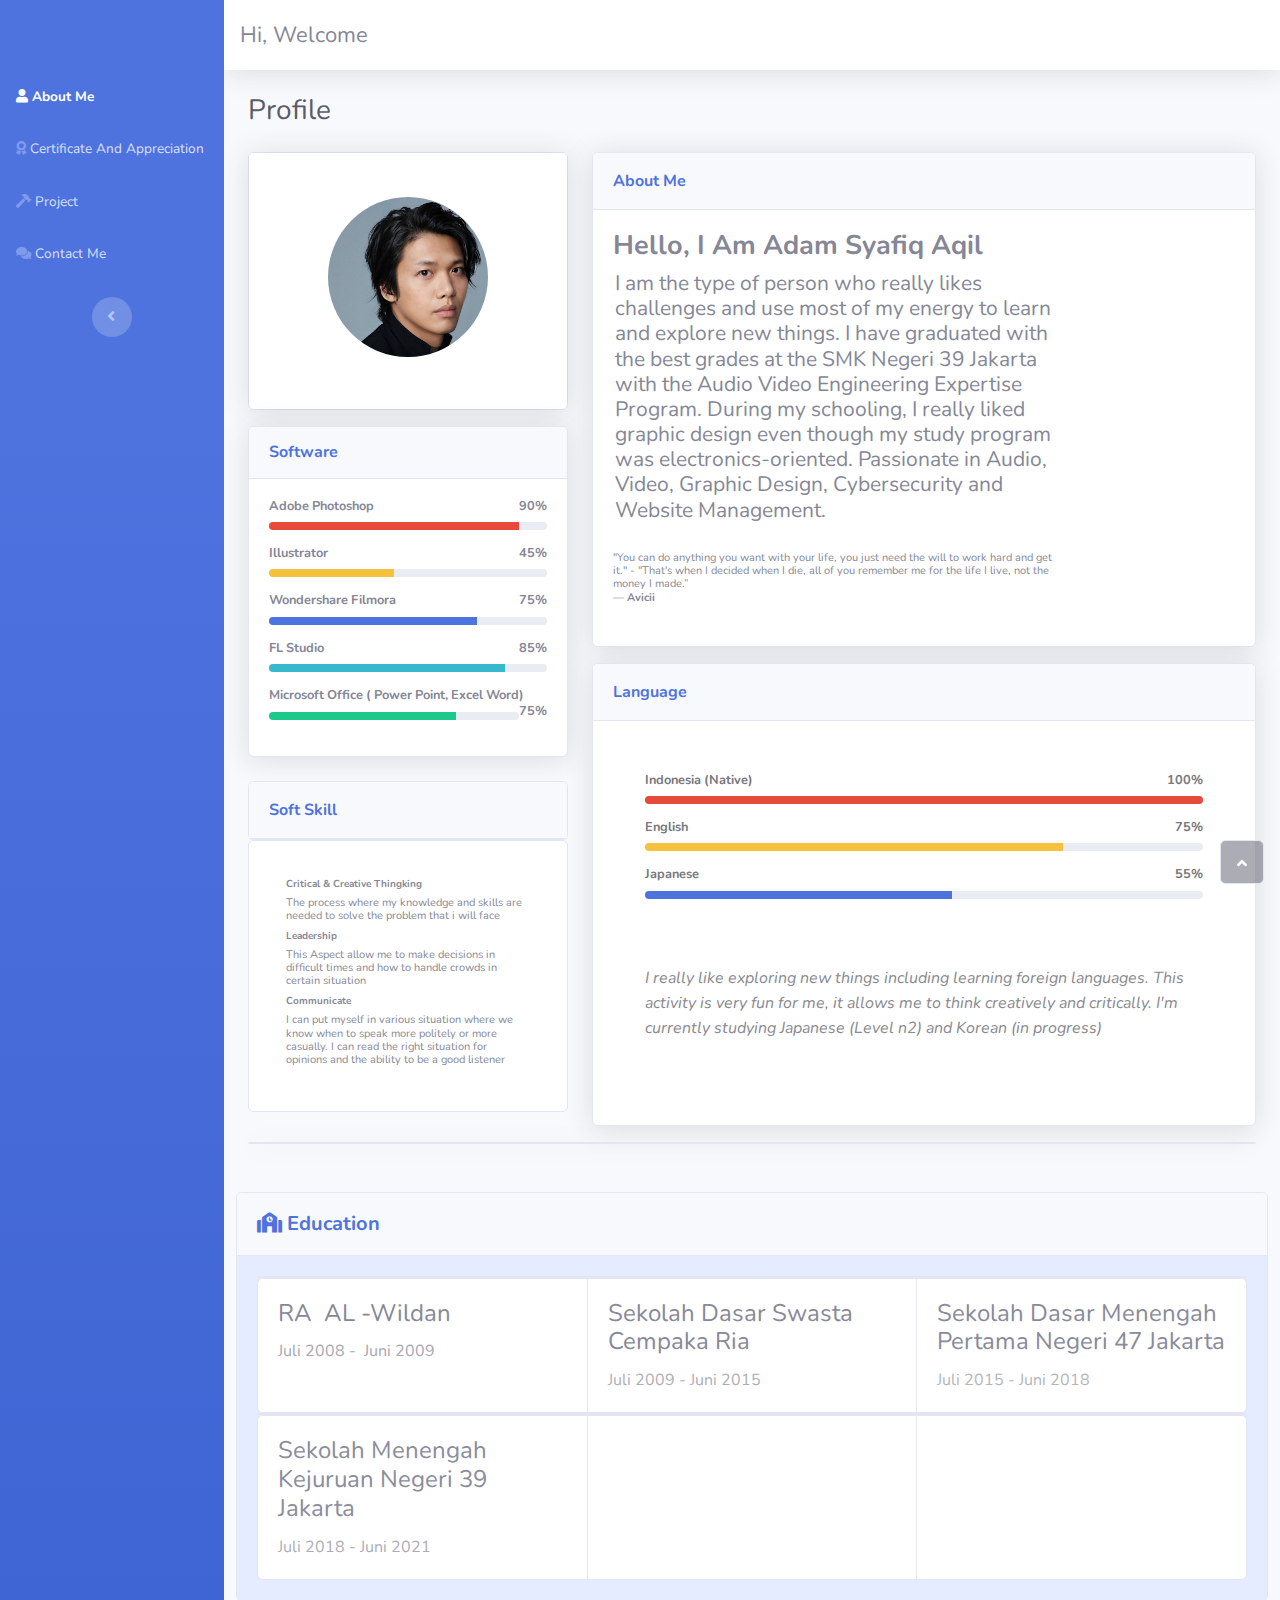
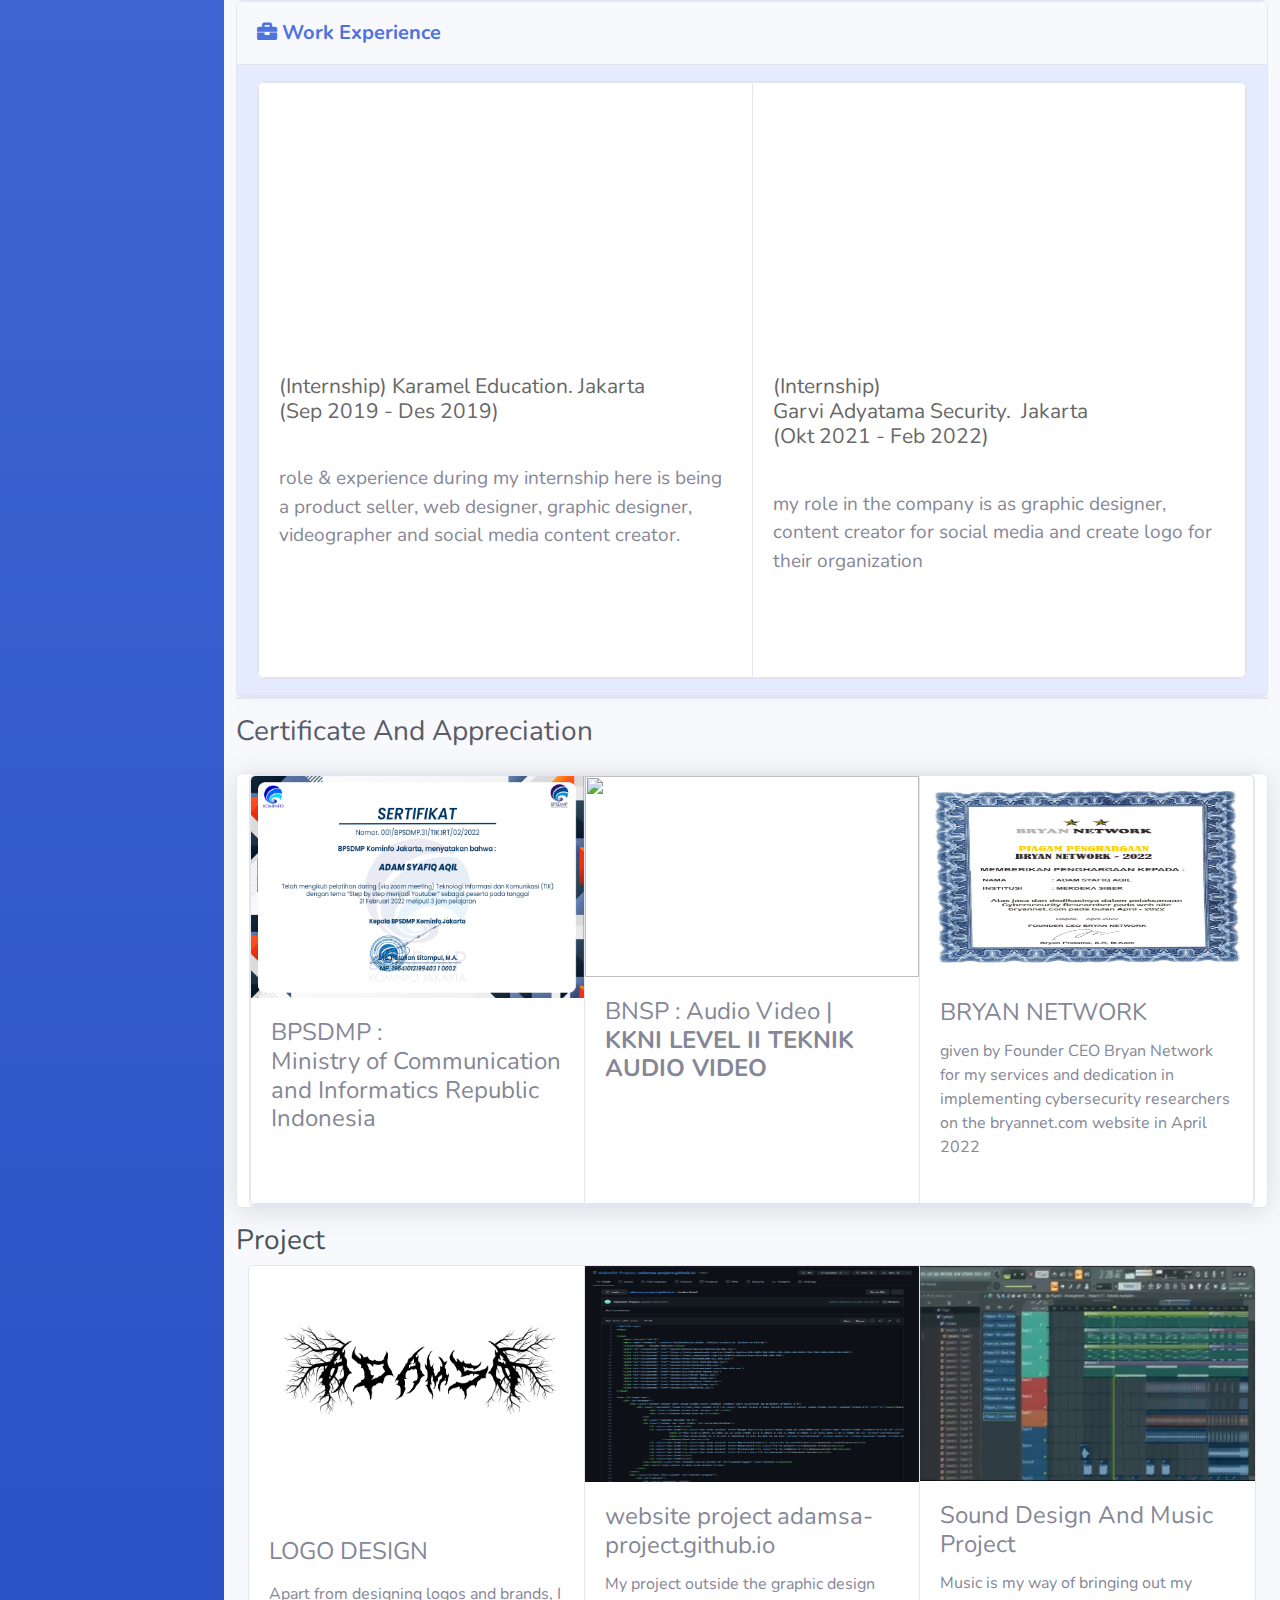
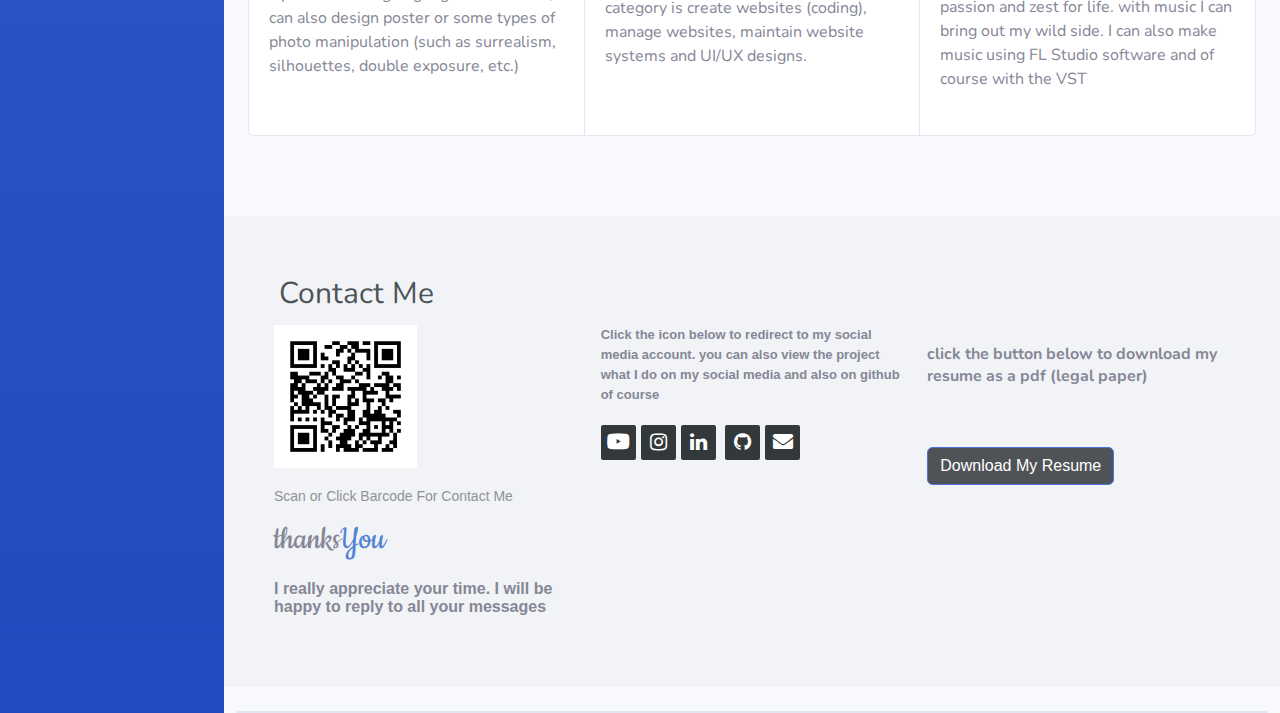
==== commit eee32f46: "Update index.html" ====
--- a/index.html
+++ b/index.html
@@ -4,7 +4,7 @@
 <head>
     <meta charset="utf-8">
     <meta name="viewport" content="width=device-width, initial-scale=1.0, shrink-to-fit=no">
-    <title>Profile - Brand</title>
+    <title>AdamSA - Resume Website</title>
     <link rel="stylesheet" href="assets/bootstrap/css/bootstrap.min.css">
     <link rel="stylesheet" href="https://fonts.googleapis.com/css?family=Nunito:200,200i,300,300i,400,400i,600,600i,700,700i,800,800i,900,900i">
     <link rel="stylesheet" href="https://fonts.googleapis.com/css?family=Alike+Angular">
@@ -426,8 +426,8 @@
                 <footer style="background-color: rgba(231,234,242,0.43);color: rgb(38,32,32);font-size: 16px;">
                     <h1 style="color: rgb(77,84,88);font-family: Nunito, sans-serif;font-size: 30px;padding: 5px;">Contact Me&nbsp;</h1>
                     <div class="row">
-                        <div class="col-sm-6 col-md-4 footer-navigation"><img src="assets/img/Layer%2017.png" style="width: 143px;">
-                            <p class="company-name">Scan Barcode For Contact Me</p>
+                        <div class="col-sm-6 col-md-4 footer-navigation"><img src="assets/img/Layer%2017.png" style="width: 143px;"><a href="https://linktr.ee/adamsa_project">
+                            <p class="company-name">Scan or Click Barcode For Contact Me</p>
                             <h3><a href="#" style="color: rgb(133,135,150);">thanks<span>You</span></a></h3>
                             <p class="links" style="color: rgb(133,135,150);">I really appreciate your time. I will be happy to reply to all your messages<br></p>
                         </div>
--- a/assets/fonts/fontawesome5-overrides.min.css
+++ b/assets/fonts/fontawesome5-overrides.min.css
@@ -0,0 +1 @@
+.fab.fa-bitcoin:before{content:"\f379"}.far.fa-calendar:before,.fas.fa-calendar:before{content:"\f133"}.far.fa-clipboard:before,.fas.fa-clipboard:before{content:"\f328"}.fab.fa-facebook-f:before{content:"\f39e"}.fab.fa-google-plus:before{content:"\f2b3"}.fas.fa-hotel:before{content:"\f594"}.fab.fa-linkedin:before{content:"\f08c"}.fas.fa-reply:before{content:"\f3e5"}.fas.fa-thermometer:before{content:"\f491"}.fab.fa-vimeo:before{content:"\f40a"}.far.fa-window-close:before,.fas.fa-window-close:before{content:"\f410"}.fab.fa-youtube-square:before{content:"\f431"}--- a/assets/css/Footer-Basic.css
+++ b/assets/css/Footer-Basic.css
@@ -0,0 +1,60 @@
+.footer-basic {
+  padding: 40px 0;
+  background-color: #ffffff;
+  color: #4b4c4d;
+}
+
+.footer-basic ul {
+  padding: 0;
+  list-style: none;
+  text-align: center;
+  font-size: 18px;
+  line-height: 1.6;
+  margin-bottom: 0;
+}
+
+.footer-basic li {
+  padding: 0 10px;
+}
+
+.footer-basic ul a {
+  color: inherit;
+  text-decoration: none;
+  opacity: 0.8;
+}
+
+.footer-basic ul a:hover {
+  opacity: 1;
+}
+
+.footer-basic .social {
+  text-align: center;
+  padding-bottom: 25px;
+}
+
+.footer-basic .social > a {
+  font-size: 24px;
+  width: 40px;
+  height: 40px;
+  line-height: 40px;
+  display: inline-block;
+  text-align: center;
+  border-radius: 50%;
+  border: 1px solid #ccc;
+  margin: 0 8px;
+  color: inherit;
+  opacity: 0.75;
+}
+
+.footer-basic .social > a:hover {
+  opacity: 0.9;
+}
+
+.footer-basic .copyright {
+  margin-top: 15px;
+  text-align: center;
+  font-size: 13px;
+  color: #aaa;
+  margin-bottom: 0;
+}
+
--- a/assets/css/Footer-Clean.css
+++ b/assets/css/Footer-Clean.css
@@ -0,0 +1,86 @@
+.footer-clean {
+  padding: 50px 0;
+  background-color: #fff;
+  color: #4b4c4d;
+}
+
+.footer-clean h3 {
+  margin-top: 0;
+  margin-bottom: 12px;
+  font-weight: bold;
+  font-size: 16px;
+}
+
+.footer-clean ul {
+  padding: 0;
+  list-style: none;
+  line-height: 1.6;
+  font-size: 14px;
+  margin-bottom: 0;
+}
+
+.footer-clean ul a {
+  color: inherit;
+  text-decoration: none;
+  opacity: 0.8;
+}
+
+.footer-clean ul a:hover {
+  opacity: 1;
+}
+
+.footer-clean .item.social {
+  text-align: right;
+}
+
+@media (max-width:767px) {
+  .footer-clean .item {
+    text-align: center;
+    padding-bottom: 20px;
+  }
+}
+
+@media (max-width: 768px) {
+  .footer-clean .item.social {
+    text-align: center;
+  }
+}
+
+.footer-clean .item.social > a {
+  font-size: 24px;
+  width: 40px;
+  height: 40px;
+  line-height: 40px;
+  display: inline-block;
+  text-align: center;
+  border-radius: 50%;
+  border: 1px solid #ccc;
+  margin-left: 10px;
+  margin-top: 22px;
+  color: inherit;
+  opacity: 0.75;
+}
+
+.footer-clean .item.social > a:hover {
+  opacity: 0.9;
+}
+
+@media (max-width:991px) {
+  .footer-clean .item.social > a {
+    margin-top: 40px;
+  }
+}
+
+@media (max-width:767px) {
+  .footer-clean .item.social > a {
+    margin-top: 10px;
+  }
+}
+
+.footer-clean .copyright {
+  margin-top: 14px;
+  margin-bottom: 0;
+  font-size: 13px;
+  opacity: 0.6;
+}
+
--- a/assets/css/Pretty-Footer.css
+++ b/assets/css/Pretty-Footer.css
@@ -0,0 +1,115 @@
+footer {
+  background-color: #292c2f;
+  box-shadow: 0 1px 1px 0 rgba(0, 0, 0, 0.12);
+  box-sizing: border-box;
+  width: 100%;
+  text-align: left;
+  font: bold 16px sans-serif;
+  padding: 55px 50px;
+  margin-top: 80px;
+  bottom: 0;
+  color: #fff;
+}
+
+.footer-navigation h3 {
+  margin: 0;
+  font: normal 36px Cookie, cursive;
+  margin-bottom: 20px;
+  color: #fff;
+}
+
+.footer-navigation h3 a {
+  text-decoration: none;
+  color: #fff;
+}
+
+.footer-navigation h3 span {
+  color: #5383d3;
+}
+
+.footer-navigation p.links a {
+  color: #fff;
+  text-decoration: none;
+}
+
+.footer-navigation p.company-name {
+  color: #8f9296;
+  font-size: 14px;
+  font-weight: normal;
+  margin-top: 20px;
+}
+
+@media (max-width:767px) {
+  .footer-contacts {
+    margin: 30px 0;
+  }
+}
+
+.footer-contacts p {
+  display: inline-block;
+  color: #ffffff;
+  vertical-align: middle;
+}
+
+.footer-contacts p a {
+  color: #5383d3;
+  text-decoration: none;
+}
+
+.fa.footer-contacts-icon {
+  background-color: #33383b;
+  color: #fff;
+  font-size: 18px;
+  width: 38px;
+  height: 38px;
+  border-radius: 50%;
+  text-align: center;
+  line-height: 38px;
+  margin: 10px 15px 10px 0;
+}
+
+span.new-line-span {
+  display: block;
+  font-weight: normal;
+  display: block;
+  font-weight: normal;
+  font-size: 14px;
+  line-height: 2;
+}
+
+.footer-about h4 {
+  display: block;
+  color: #fff;
+  font-size: 14px;
+  font-weight: bold;
+  margin-bottom: 20px;
+}
+
+.footer-about p {
+  line-height: 20px;
+  color: #92999f;
+  font-size: 13px;
+  font-weight: normal;
+  margin: 0;
+}
+
+div.social-links {
+  margin-top: 20px;
+  color: #fff;
+}
+
+.social-links a {
+  display: inline-block;
+  width: 35px;
+  height: 35px;
+  cursor: pointer;
+  background-color: #33383b;
+  border-radius: 2px;
+  font-size: 20px;
+  color: #ffffff;
+  text-align: center;
+  line-height: 35px;
+  margin-right: 5px;
+  margin-bottom: 5px;
+}
+
--- a/assets/css/Projects-Horizontal.css
+++ b/assets/css/Projects-Horizontal.css
@@ -0,0 +1,65 @@
+.projects-horizontal {
+  color: #313437;
+  background-color: #fff;
+}
+
+.projects-horizontal p {
+  color: #7d8285;
+}
+
+.projects-horizontal h2 {
+  font-weight: bold;
+  margin-bottom: 40px;
+  padding-top: 40px;
+  color: inherit;
+}
+
+@media (max-width:767px) {
+  .projects-horizontal h2 {
+    margin-bottom: 25px;
+    padding-top: 25px;
+    font-size: 24px;
+  }
+}
+
+.projects-horizontal .intro {
+  font-size: 16px;
+  max-width: 500px;
+  margin: 0 auto 10px;
+}
+
+.projects-horizontal .projects {
+  padding-bottom: 40px;
+}
+
+.projects-horizontal .item {
+  padding-top: 60px;
+  min-height: 160px;
+}
+
+@media (max-width:767px) {
+  .projects-horizontal .item {
+    padding-top: 40px;
+    min-height: 160px;
+  }
+}
+
+.projects-horizontal .item .name {
+  font-size: 18px;
+  font-weight: bold;
+  margin-top: 10px;
+  margin-bottom: 15px;
+  color: inherit;
+}
+
+@media (max-width:991px) {
+  .projects-horizontal .item .name {
+    margin-top: 22px;
+  }
+}
+
+.projects-horizontal .item .description {
+  font-size: 15px;
+  margin-bottom: 0;
+}
+
--- a/assets/css/Team-Clean.css
+++ b/assets/css/Team-Clean.css
@@ -0,0 +1,84 @@
+.team-clean {
+  color: #313437;
+  background-color: #fff;
+}
+
+.team-clean p {
+  color: #7d8285;
+}
+
+.team-clean h2 {
+  font-weight: bold;
+  margin-bottom: 40px;
+  padding-top: 40px;
+  color: inherit;
+}
+
+@media (max-width:767px) {
+  .team-clean h2 {
+    margin-bottom: 25px;
+    padding-top: 25px;
+    font-size: 24px;
+  }
+}
+
+.team-clean .intro {
+  font-size: 16px;
+  max-width: 500px;
+  margin: 0 auto;
+}
+
+.team-clean .intro p {
+  margin-bottom: 0;
+}
+
+.team-clean .people {
+  padding-bottom: 40px;
+}
+
+.team-clean .item {
+  text-align: center;
+  padding-top: 50px;
+}
+
+.team-clean .item .name {
+  font-weight: bold;
+  margin-top: 28px;
+  margin-bottom: 8px;
+  color: inherit;
+}
+
+.team-clean .item .title {
+  text-transform: uppercase;
+  font-weight: bold;
+  color: #d0d0d0;
+  letter-spacing: 2px;
+  font-size: 13px;
+}
+
+.team-clean .item .description {
+  font-size: 15px;
+  margin-top: 15px;
+  margin-bottom: 20px;
+}
+
+.team-clean .item img {
+  max-width: 160px;
+}
+
+.team-clean .social {
+  font-size: 18px;
+  color: #a2a8ae;
+}
+
+.team-clean .social a {
+  color: inherit;
+  margin: 0 10px;
+  display: inline-block;
+  opacity: 0.7;
+}
+
+.team-clean .social a:hover {
+  opacity: 1;
+}
+
--- a/assets/css/untitled.css
+++ b/assets/css/untitled.css
@@ -0,0 +1,12 @@
+.progress.progress-sm.mb-3 {
+}
+
+iframe {
+}
+
+.progress-bar.bg-danger {
+}
+
+.container, .container-fluid, .container-lg, .container-md, .container-sm, .container-xl {
+}
+
